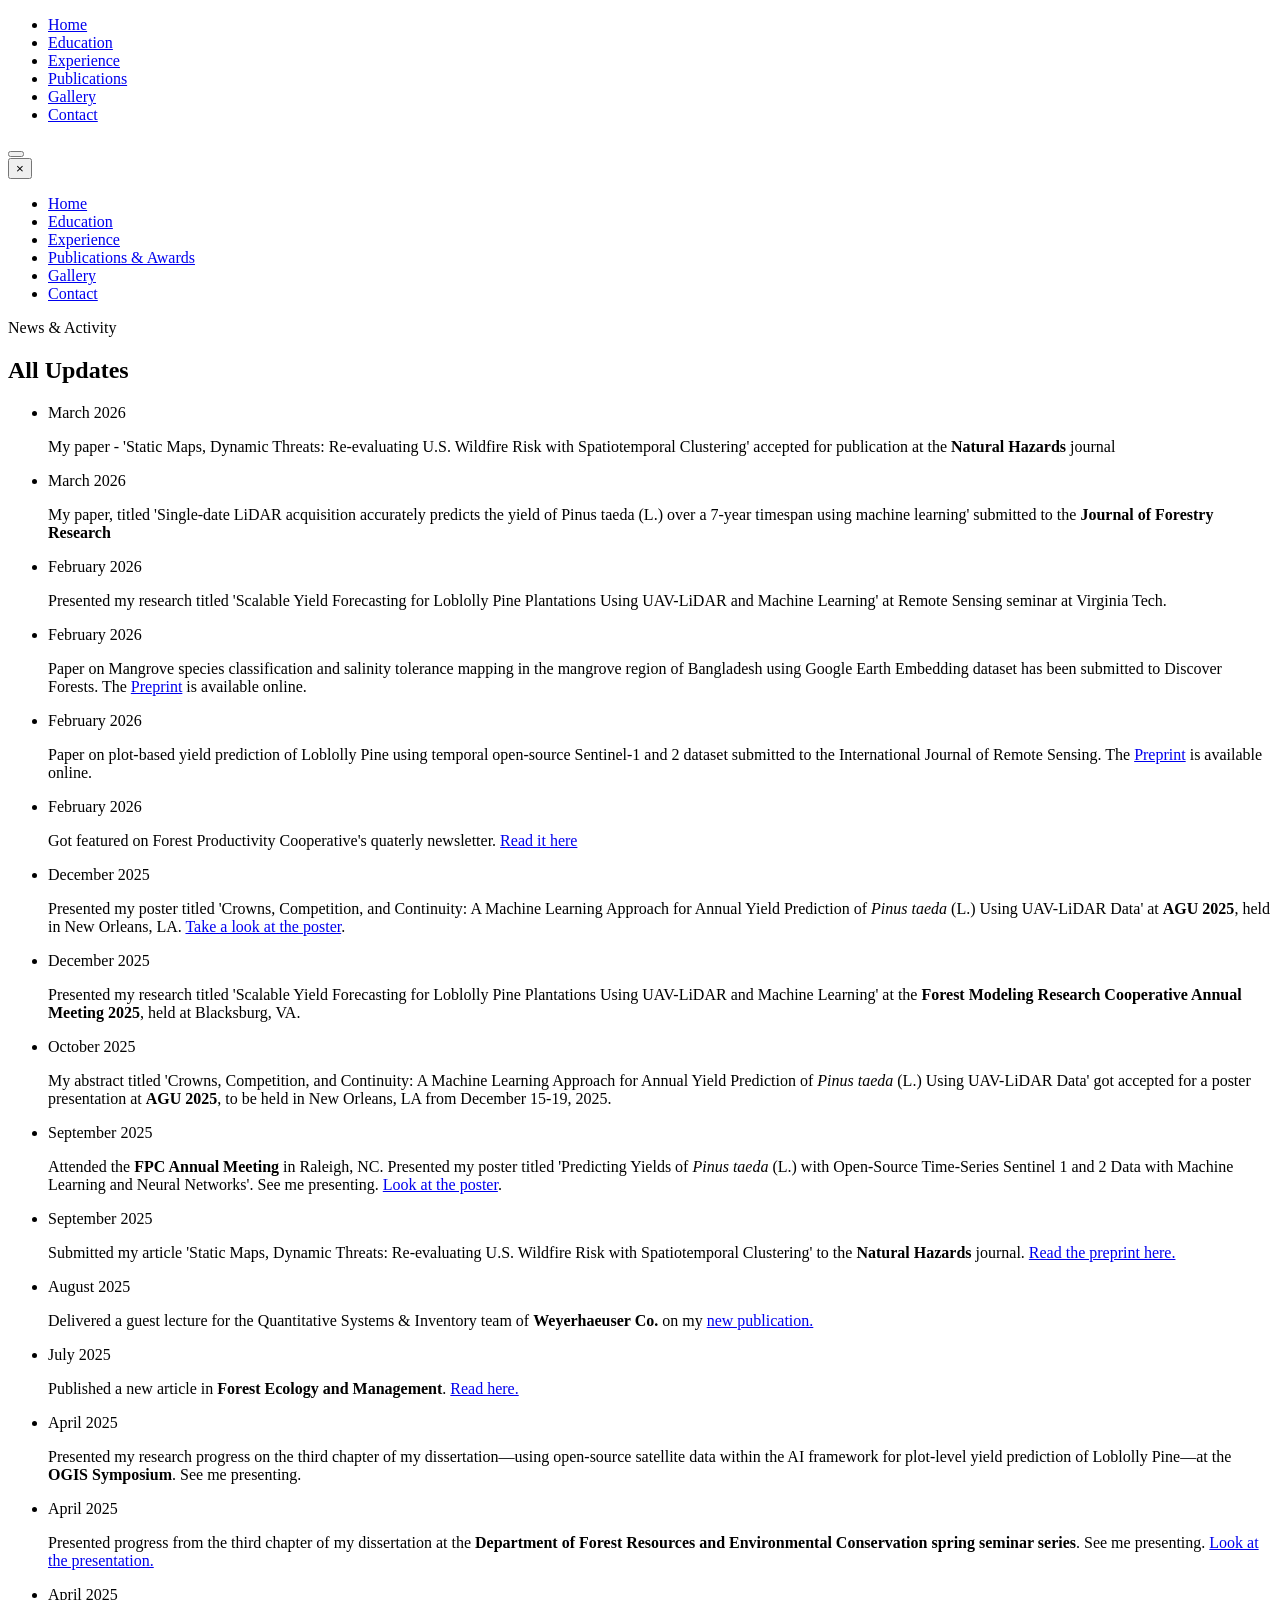
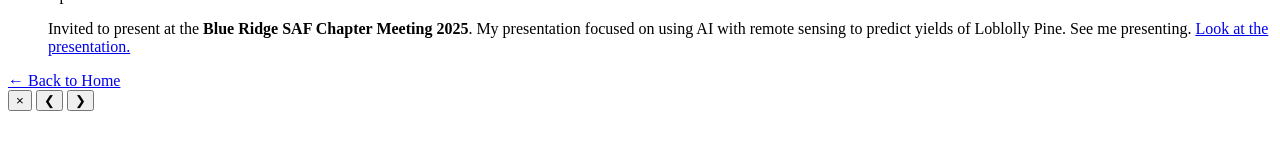
==== updates/index.html @ acbc4d69 "deploy: 26a1f53ec9eda5fd17cfc44586f268a6485f14dc" ====
<!DOCTYPE html>
<html lang="en">
<head>
  <meta charset="UTF-8" />
  <meta name="viewport" content="width=device-width, initial-scale=1.0" />
  <meta name="description" content="Portfolio of Gunjan Barua – Ph.D. Candidate at Virginia Tech specializing in precision forestry, LiDAR remote sensing, and AI-driven forest analytics." />
  <meta name="keywords" content="Gunjan Barua, geospatial data scientist, LiDAR, remote sensing, AI, forestry, Virginia Tech, CarboBon" />
  <meta name="author" content="Gunjan Barua" />
  <meta name="google-site-verification" content="hha5XpHKSP8P3DEXtehBId6YRDICw-IlB2HCp5pqZmw" />
  <title>All Updates – Gunjan Barua – Geospatial Data Scientist</title>

  <!-- Open Graph -->
  <meta property="og:title" content="Gunjan Barua – Geospatial Data Scientist" />
  <meta property="og:description" content="Portfolio of Gunjan Barua – Ph.D. Candidate at Virginia Tech specializing in precision forestry, LiDAR remote sensing, and AI-driven forest analytics." />
  <meta property="og:type" content="website" />

  <!-- Google Fonts -->
  <link rel="preconnect" href="https://fonts.googleapis.com" />
  <link rel="preconnect" href="https://fonts.gstatic.com" crossorigin />
  <link href="https://fonts.googleapis.com/css2?family=Inter:wght@300;400;500;600;700;800&family=Playfair+Display:ital,wght@0,700;1,600&display=swap" rel="stylesheet" />

  <link rel="stylesheet" href="/css/style.css" />
</head>
<body>

  <!-- ═══════════════════════════════════════════════
       RIGHT-SIDE VERTICAL NAVIGATION
  ═══════════════════════════════════════════════ -->
  <nav id="side-nav" aria-label="Section navigation">
    <ul>
      <li>
        <a href="#home" class="nav-dot active" data-section="home" aria-label="Home">
          <span class="dot"></span>
          <span class="label">Home</span>
        </a>
      </li>
      <li>
        <a href="#education" class="nav-dot" data-section="education" aria-label="Education">
          <span class="dot"></span>
          <span class="label">Education</span>
        </a>
      </li>
      <li>
        <a href="#experience" class="nav-dot" data-section="experience" aria-label="Experience">
          <span class="dot"></span>
          <span class="label">Experience</span>
        </a>
      </li>
      <li>
        <a href="#publications" class="nav-dot" data-section="publications" aria-label="Publications">
          <span class="dot"></span>
          <span class="label">Publications</span>
        </a>
      </li>
      <li>
        <a href="#gallery" class="nav-dot" data-section="gallery" aria-label="Gallery">
          <span class="dot"></span>
          <span class="label">Gallery</span>
        </a>
      </li>
      <li>
        <a href="#contact" class="nav-dot" data-section="contact" aria-label="Contact">
          <span class="dot"></span>
          <span class="label">Contact</span>
        </a>
      </li>
    </ul>
  </nav>

  <!-- ═══════════════════════════════════════════════
       HAMBURGER MENU (mobile)
  ═══════════════════════════════════════════════ -->
  <button id="hamburger" aria-label="Open navigation menu" aria-expanded="false">
    <span></span>
    <span></span>
    <span></span>
  </button>

  <!-- Mobile nav drawer -->
  <div id="mobile-nav" role="dialog" aria-modal="true" aria-label="Navigation menu">
    <button id="mobile-nav-close" aria-label="Close navigation">&times;</button>
    <ul>
      <li><a href="#home" class="mobile-nav-link">Home</a></li>
      <li><a href="#education" class="mobile-nav-link">Education</a></li>
      <li><a href="#experience" class="mobile-nav-link">Experience</a></li>
      <li><a href="#publications" class="mobile-nav-link">Publications &amp; Awards</a></li>
      <li><a href="#gallery" class="mobile-nav-link">Gallery</a></li>
      <li><a href="#contact" class="mobile-nav-link">Contact</a></li>
    </ul>
  </div>
  <div id="mobile-overlay"></div>

  <!-- ═══════════════════════════════════════════════
       SNAP SCROLL CONTAINER
  ═══════════════════════════════════════════════ -->
  <main id="snap-container">
    
<section class="snap-section overflow-section" id="all-updates" aria-label="All Updates">
  <div class="section-inner">
    <div class="section-header">
      <span class="section-tag">News & Activity</span>
      <h2 class="section-title">All Updates</h2>
    </div>

    <div class="updates-card updates-card--full">
      <ul class="updates-list updates-list--full">
        
        <li class="update-item">
          <time class="update-date" datetime="2026-03-23">
            
            March 2026
          </time>
          <div class="update-body">
            <span class="update-title"><p>My paper - 'Static Maps, Dynamic Threats: Re-evaluating U.S. Wildfire Risk with Spatiotemporal Clustering' accepted for publication at the <strong>Natural Hazards</strong> journal</p>
</span>
            
          </div>
        </li>
        
        <li class="update-item">
          <time class="update-date" datetime="2026-03-23">
            
            March 2026
          </time>
          <div class="update-body">
            <span class="update-title"><p>My paper, titled 'Single-date LiDAR acquisition accurately predicts the yield of Pinus taeda (L.) over a 7-year timespan using machine learning' submitted to the <strong>Journal of Forestry Research</strong></p>
</span>
            
          </div>
        </li>
        
        <li class="update-item">
          <time class="update-date" datetime="2026-02-23">
            
            February 2026
          </time>
          <div class="update-body">
            <span class="update-title"><p>Presented my research titled 'Scalable Yield Forecasting for Loblolly Pine Plantations Using UAV-LiDAR and Machine Learning' at Remote Sensing seminar at Virginia Tech.</p>
</span>
            
          </div>
        </li>
        
        <li class="update-item">
          <time class="update-date" datetime="2026-02-20">
            
            February 2026
          </time>
          <div class="update-body">
            <span class="update-title"><p>Paper on Mangrove species classification and salinity tolerance mapping in the mangrove region of Bangladesh using Google Earth Embedding dataset has been submitted to Discover Forests. The <a href="https://ssrn.com/abstract=6168728">Preprint</a> is available online.</p>
</span>
            
          </div>
        </li>
        
        <li class="update-item">
          <time class="update-date" datetime="2026-02-20">
            
            February 2026
          </time>
          <div class="update-body">
            <span class="update-title"><p>Paper on plot-based yield prediction of Loblolly Pine using temporal open-source Sentinel-1 and 2 dataset submitted to the International Journal of Remote Sensing. The <a href="https://ssrn.com/abstract=6228779">Preprint</a> is available online.</p>
</span>
            
          </div>
        </li>
        
        <li class="update-item">
          <time class="update-date" datetime="2026-02-20">
            
            February 2026
          </time>
          <div class="update-body">
            <span class="update-title"><p>Got featured on Forest Productivity Cooperative's quaterly newsletter. <a href="https://www.forestproductivity.org/graduate-student-highlights/gunjan-barua">Read it here</a></p>
</span>
            
          </div>
        </li>
        
        <li class="update-item">
          <time class="update-date" datetime="2025-12-16">
            
            December 2025
          </time>
          <div class="update-body">
            <span class="update-title"><p>Presented my poster titled 'Crowns, Competition, and Continuity: A Machine Learning Approach for Annual Yield Prediction of <em>Pinus taeda</em> (L.) Using UAV-LiDAR Data' at <strong>AGU 2025</strong>, held in New Orleans, LA. <a href="https://github.com/Gunjanbarua/posters_presentations/blob/0b7c3dac5b9abb35400cbddf6944abc5e62ed374/Barua_G%20-%202025_AGU.pdf">Take a look at the poster</a>.</p>
</span>
            
          </div>
        </li>
        
        <li class="update-item">
          <time class="update-date" datetime="2025-12-10">
            
            December 2025
          </time>
          <div class="update-body">
            <span class="update-title"><p>Presented my research titled 'Scalable Yield Forecasting for Loblolly Pine Plantations Using UAV-LiDAR and Machine Learning' at the <strong>Forest Modeling Research Cooperative Annual Meeting 2025</strong>, held at Blacksburg, VA.</p>
</span>
            
          </div>
        </li>
        
        <li class="update-item">
          <time class="update-date" datetime="2025-10-01">
            
            October 2025
          </time>
          <div class="update-body">
            <span class="update-title"><p>My abstract titled 'Crowns, Competition, and Continuity: A Machine Learning Approach for Annual Yield Prediction of <em>Pinus taeda</em> (L.) Using UAV-LiDAR Data' got accepted for a poster presentation at <strong>AGU 2025</strong>, to be held in New Orleans, LA from December 15-19, 2025.</p>
</span>
            
          </div>
        </li>
        
        <li class="update-item">
          <time class="update-date" datetime="2025-09-22">
            
            September 2025
          </time>
          <div class="update-body">
            <span class="update-title"><p>Attended the <strong>FPC Annual Meeting</strong> in Raleigh, NC. Presented my poster titled 'Predicting Yields of <em>Pinus taeda</em> (L.) with Open-Source Time-Series Sentinel 1 and 2 Data with Machine Learning and Neural Networks'. See me presenting. <a href="https://github.com/Gunjanbarua/posters_presentations/blob/0b7c3dac5b9abb35400cbddf6944abc5e62ed374/Barua_G%20-%202025_FPC_poster.pdf">Look at the poster</a>.</p>
</span>
            
          </div>
        </li>
        
        <li class="update-item">
          <time class="update-date" datetime="2025-09-17">
            
            September 2025
          </time>
          <div class="update-body">
            <span class="update-title"><p>Submitted my article 'Static Maps, Dynamic Threats: Re-evaluating U.S. Wildfire Risk with Spatiotemporal Clustering' to the <strong>Natural Hazards</strong> journal. <a href="https://dx.doi.org/10.2139/ssrn.5366489">Read the preprint here.</a></p>
</span>
            
          </div>
        </li>
        
        <li class="update-item">
          <time class="update-date" datetime="2025-08-05">
            
            August 2025
          </time>
          <div class="update-body">
            <span class="update-title"><p>Delivered a guest lecture for the Quantitative Systems &amp; Inventory team of <strong>Weyerhaeuser Co.</strong> on my <a href="https://doi.org/10.1016/j.foreco.2025.122977">new publication.</a></p>
</span>
            
          </div>
        </li>
        
        <li class="update-item">
          <time class="update-date" datetime="2025-07-10">
            
            July 2025
          </time>
          <div class="update-body">
            <span class="update-title"><p>Published a new article in <strong>Forest Ecology and Management</strong>. <a href="https://doi.org/10.1016/j.foreco.2025.122977">Read here.</a></p>
</span>
            
          </div>
        </li>
        
        <li class="update-item">
          <time class="update-date" datetime="2025-04-11">
            
            April 2025
          </time>
          <div class="update-body">
            <span class="update-title"><p>Presented my research progress on the third chapter of my dissertation—using open-source satellite data within the AI framework for plot-level yield prediction of Loblolly Pine—at the <strong>OGIS Symposium</strong>. See me presenting.</p>
</span>
            
          </div>
        </li>
        
        <li class="update-item">
          <time class="update-date" datetime="2025-04-11">
            
            April 2025
          </time>
          <div class="update-body">
            <span class="update-title"><p>Presented progress from the third chapter of my dissertation at the <strong>Department of Forest Resources and Environmental Conservation spring seminar series</strong>. See me presenting. <a href="https://github.com/Gunjanbarua/posters_presentations/blob/0b7c3dac5b9abb35400cbddf6944abc5e62ed374/barua_frec%20seminar_04112025.pdf">Look at the presentation.</a></p>
</span>
            
          </div>
        </li>
        
        <li class="update-item">
          <time class="update-date" datetime="2025-04-10">
            
            April 2025
          </time>
          <div class="update-body">
            <span class="update-title"><p>Invited to present at the <strong>Blue Ridge SAF Chapter Meeting 2025</strong>. My presentation focused on using AI with remote sensing to predict yields of Loblolly Pine. See me presenting. <a href="https://github.com/Gunjanbarua/posters_presentations/blob/0b7c3dac5b9abb35400cbddf6944abc5e62ed374/brsaf%20meeting_barua_04102025.pdf">Look at the presentation.</a></p>
</span>
            
          </div>
        </li>
        
      </ul>

      <div class="updates-back">
        <a href="/" class="btn btn-ghost">← Back to Home</a>
      </div>
    </div>
  </div>
</section>

  </main>

  <!-- Lightbox overlay -->
  <div id="lightbox" role="dialog" aria-modal="true" aria-label="Image viewer">
    <button id="lightbox-close" aria-label="Close image">&times;</button>
    <button id="lightbox-prev" aria-label="Previous image">&#10094;</button>
    <button id="lightbox-next" aria-label="Next image">&#10095;</button>
    <div id="lightbox-img-wrap">
      <img id="lightbox-img" src="" alt="" />
      <p id="lightbox-caption"></p>
    </div>
  </div>

  <script src="/js/main.js"></script>
</body>
</html>
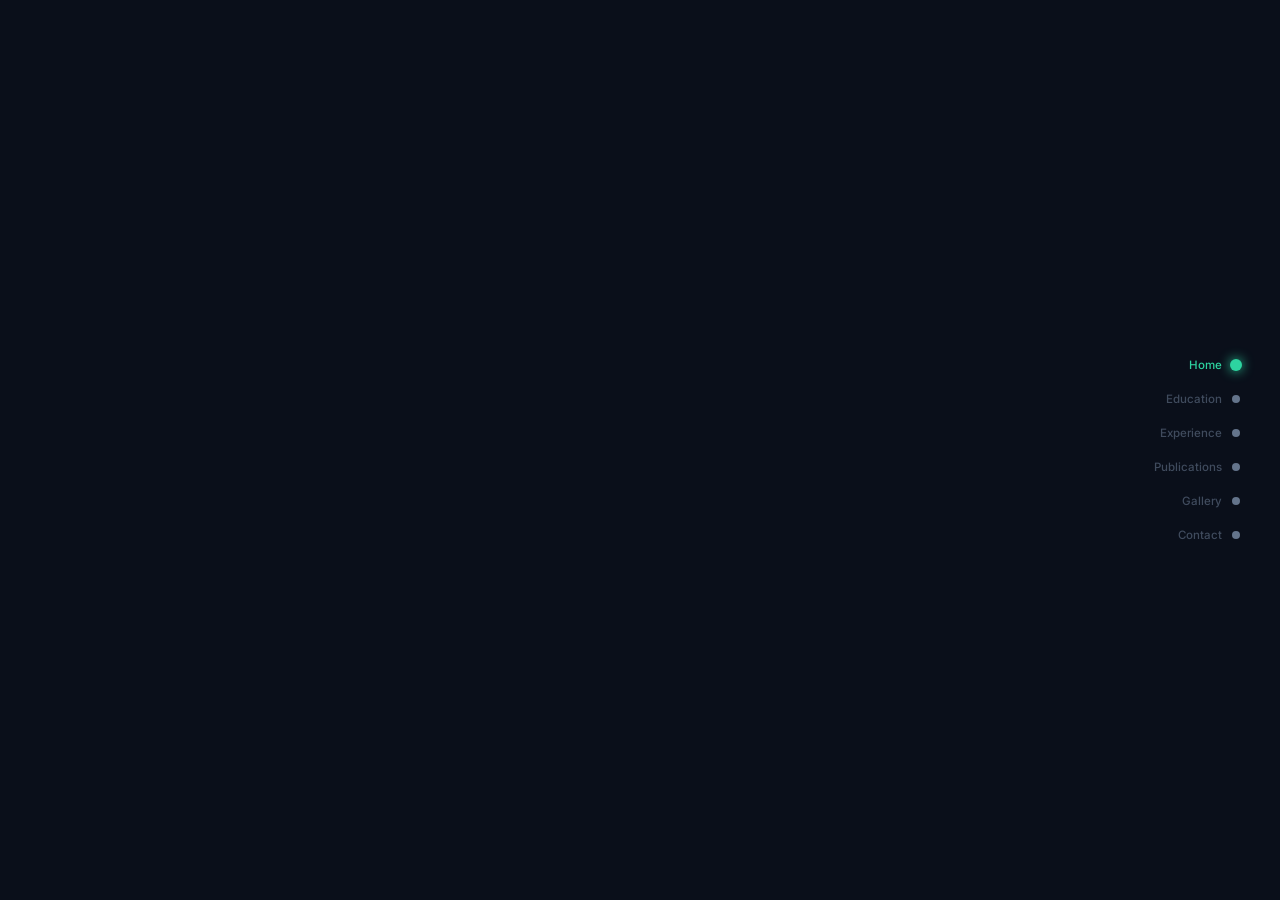
==== commit 46731d4f: "deploy: dab52fd11a4729b1662b7b0944c3d55a9b6ab2ca" ====
--- a/updates/index.html
+++ b/updates/index.html
@@ -108,7 +108,7 @@
         <li class="update-item">
           <time class="update-date" datetime="2026-03-23">
             
-            March 2026
+            March 23, 2026
           </time>
           <div class="update-body">
             <span class="update-title"><p>My paper - 'Static Maps, Dynamic Threats: Re-evaluating U.S. Wildfire Risk with Spatiotemporal Clustering' accepted for publication at the <strong>Natural Hazards</strong> journal</p>
@@ -120,7 +120,7 @@
         <li class="update-item">
           <time class="update-date" datetime="2026-03-23">
             
-            March 2026
+            March 23, 2026
           </time>
           <div class="update-body">
             <span class="update-title"><p>My paper, titled 'Single-date LiDAR acquisition accurately predicts the yield of Pinus taeda (L.) over a 7-year timespan using machine learning' submitted to the <strong>Journal of Forestry Research</strong></p>
@@ -132,7 +132,7 @@
         <li class="update-item">
           <time class="update-date" datetime="2026-02-23">
             
-            February 2026
+            February 23, 2026
           </time>
           <div class="update-body">
             <span class="update-title"><p>Presented my research titled 'Scalable Yield Forecasting for Loblolly Pine Plantations Using UAV-LiDAR and Machine Learning' at Remote Sensing seminar at Virginia Tech.</p>
@@ -144,7 +144,7 @@
         <li class="update-item">
           <time class="update-date" datetime="2026-02-20">
             
-            February 2026
+            February 20, 2026
           </time>
           <div class="update-body">
             <span class="update-title"><p>Paper on Mangrove species classification and salinity tolerance mapping in the mangrove region of Bangladesh using Google Earth Embedding dataset has been submitted to Discover Forests. The <a href="https://ssrn.com/abstract=6168728">Preprint</a> is available online.</p>
@@ -156,7 +156,7 @@
         <li class="update-item">
           <time class="update-date" datetime="2026-02-20">
             
-            February 2026
+            February 20, 2026
           </time>
           <div class="update-body">
             <span class="update-title"><p>Paper on plot-based yield prediction of Loblolly Pine using temporal open-source Sentinel-1 and 2 dataset submitted to the International Journal of Remote Sensing. The <a href="https://ssrn.com/abstract=6228779">Preprint</a> is available online.</p>
@@ -168,7 +168,7 @@
         <li class="update-item">
           <time class="update-date" datetime="2026-02-20">
             
-            February 2026
+            February 20, 2026
           </time>
           <div class="update-body">
             <span class="update-title"><p>Got featured on Forest Productivity Cooperative's quaterly newsletter. <a href="https://www.forestproductivity.org/graduate-student-highlights/gunjan-barua">Read it here</a></p>
@@ -180,7 +180,7 @@
         <li class="update-item">
           <time class="update-date" datetime="2025-12-16">
             
-            December 2025
+            December 16, 2025
           </time>
           <div class="update-body">
             <span class="update-title"><p>Presented my poster titled 'Crowns, Competition, and Continuity: A Machine Learning Approach for Annual Yield Prediction of <em>Pinus taeda</em> (L.) Using UAV-LiDAR Data' at <strong>AGU 2025</strong>, held in New Orleans, LA. <a href="https://github.com/Gunjanbarua/posters_presentations/blob/0b7c3dac5b9abb35400cbddf6944abc5e62ed374/Barua_G%20-%202025_AGU.pdf">Take a look at the poster</a>.</p>
@@ -192,7 +192,7 @@
         <li class="update-item">
           <time class="update-date" datetime="2025-12-10">
             
-            December 2025
+            December 10, 2025
           </time>
           <div class="update-body">
             <span class="update-title"><p>Presented my research titled 'Scalable Yield Forecasting for Loblolly Pine Plantations Using UAV-LiDAR and Machine Learning' at the <strong>Forest Modeling Research Cooperative Annual Meeting 2025</strong>, held at Blacksburg, VA.</p>
@@ -204,7 +204,7 @@
         <li class="update-item">
           <time class="update-date" datetime="2025-10-01">
             
-            October 2025
+            October 1, 2025
           </time>
           <div class="update-body">
             <span class="update-title"><p>My abstract titled 'Crowns, Competition, and Continuity: A Machine Learning Approach for Annual Yield Prediction of <em>Pinus taeda</em> (L.) Using UAV-LiDAR Data' got accepted for a poster presentation at <strong>AGU 2025</strong>, to be held in New Orleans, LA from December 15-19, 2025.</p>
@@ -216,7 +216,7 @@
         <li class="update-item">
           <time class="update-date" datetime="2025-09-22">
             
-            September 2025
+            September 22, 2025
           </time>
           <div class="update-body">
             <span class="update-title"><p>Attended the <strong>FPC Annual Meeting</strong> in Raleigh, NC. Presented my poster titled 'Predicting Yields of <em>Pinus taeda</em> (L.) with Open-Source Time-Series Sentinel 1 and 2 Data with Machine Learning and Neural Networks'. See me presenting. <a href="https://github.com/Gunjanbarua/posters_presentations/blob/0b7c3dac5b9abb35400cbddf6944abc5e62ed374/Barua_G%20-%202025_FPC_poster.pdf">Look at the poster</a>.</p>
@@ -228,7 +228,7 @@
         <li class="update-item">
           <time class="update-date" datetime="2025-09-17">
             
-            September 2025
+            September 17, 2025
           </time>
           <div class="update-body">
             <span class="update-title"><p>Submitted my article 'Static Maps, Dynamic Threats: Re-evaluating U.S. Wildfire Risk with Spatiotemporal Clustering' to the <strong>Natural Hazards</strong> journal. <a href="https://dx.doi.org/10.2139/ssrn.5366489">Read the preprint here.</a></p>
@@ -240,7 +240,7 @@
         <li class="update-item">
           <time class="update-date" datetime="2025-08-05">
             
-            August 2025
+            August 5, 2025
           </time>
           <div class="update-body">
             <span class="update-title"><p>Delivered a guest lecture for the Quantitative Systems &amp; Inventory team of <strong>Weyerhaeuser Co.</strong> on my <a href="https://doi.org/10.1016/j.foreco.2025.122977">new publication.</a></p>
@@ -252,7 +252,7 @@
         <li class="update-item">
           <time class="update-date" datetime="2025-07-10">
             
-            July 2025
+            July 10, 2025
           </time>
           <div class="update-body">
             <span class="update-title"><p>Published a new article in <strong>Forest Ecology and Management</strong>. <a href="https://doi.org/10.1016/j.foreco.2025.122977">Read here.</a></p>
@@ -264,7 +264,7 @@
         <li class="update-item">
           <time class="update-date" datetime="2025-04-11">
             
-            April 2025
+            April 11, 2025
           </time>
           <div class="update-body">
             <span class="update-title"><p>Presented my research progress on the third chapter of my dissertation—using open-source satellite data within the AI framework for plot-level yield prediction of Loblolly Pine—at the <strong>OGIS Symposium</strong>. See me presenting.</p>
@@ -276,7 +276,7 @@
         <li class="update-item">
           <time class="update-date" datetime="2025-04-11">
             
-            April 2025
+            April 11, 2025
           </time>
           <div class="update-body">
             <span class="update-title"><p>Presented progress from the third chapter of my dissertation at the <strong>Department of Forest Resources and Environmental Conservation spring seminar series</strong>. See me presenting. <a href="https://github.com/Gunjanbarua/posters_presentations/blob/0b7c3dac5b9abb35400cbddf6944abc5e62ed374/barua_frec%20seminar_04112025.pdf">Look at the presentation.</a></p>
@@ -288,7 +288,7 @@
         <li class="update-item">
           <time class="update-date" datetime="2025-04-10">
             
-            April 2025
+            April 10, 2025
           </time>
           <div class="update-body">
             <span class="update-title"><p>Invited to present at the <strong>Blue Ridge SAF Chapter Meeting 2025</strong>. My presentation focused on using AI with remote sensing to predict yields of Loblolly Pine. See me presenting. <a href="https://github.com/Gunjanbarua/posters_presentations/blob/0b7c3dac5b9abb35400cbddf6944abc5e62ed374/brsaf%20meeting_barua_04102025.pdf">Look at the presentation.</a></p>
--- a/css/style.css
+++ b/css/style.css
@@ -0,0 +1,1551 @@
+/* ═══════════════════════════════════════════════════════════
+   DESIGN TOKENS
+═══════════════════════════════════════════════════════════ */
+:root {
+  --bg: #0a0f1a;
+  --bg-card: #111827;
+  --bg-card2: #1a2233;
+  --border: rgba(255, 255, 255, 0.07);
+  --accent: #2dd4a0;
+  --accent-2: #38bdf8;
+  --accent-glow: rgba(45, 212, 160, 0.15);
+  --text: #e2e8f0;
+  --text-muted: #94a3b8;
+  --text-dim: #64748b;
+  --white: #ffffff;
+  --nav-width: 160px;
+  --section-pad: clamp(3rem, 6vw, 6rem);
+  --radius: 12px;
+  --radius-sm: 8px;
+  --shadow: 0 8px 32px rgba(0, 0, 0, 0.4);
+  --transition: 0.65s cubic-bezier(0.4, 0, 0.2, 1);
+}
+
+/* ═══════════════════════════════════════════════════════════
+   RESET & BASE
+═══════════════════════════════════════════════════════════ */
+*,
+*::before,
+*::after {
+  box-sizing: border-box;
+  margin: 0;
+  padding: 0;
+}
+
+html {
+  font-size: 16px;
+  scroll-behavior: smooth;
+}
+
+body {
+  font-family: 'Inter', system-ui, sans-serif;
+  background-color: var(--bg);
+  color: var(--text);
+  overflow: hidden;
+  height: 100dvh;
+  width: 100%;
+}
+
+a {
+  color: var(--accent);
+  text-decoration: none;
+}
+
+a:hover {
+  text-decoration: underline;
+}
+
+img {
+  max-width: 100%;
+  height: auto;
+  display: block;
+}
+
+ul {
+  list-style: none;
+}
+
+/* ═══════════════════════════════════════════════════════════
+   SNAP SCROLL CONTAINER
+═══════════════════════════════════════════════════════════ */
+#snap-container {
+  height: 100dvh;
+  overflow-y: scroll;
+  scroll-snap-type: y mandatory;
+  scroll-behavior: smooth;
+  /* hide scrollbar but keep scroll */
+  scrollbar-width: none;
+  -ms-overflow-style: none;
+}
+
+#snap-container::-webkit-scrollbar {
+  display: none;
+}
+
+/* Each section snaps to start */
+.snap-section {
+  scroll-snap-align: start;
+  height: 100dvh;
+  min-height: 100dvh;
+  position: relative;
+  display: flex;
+  align-items: center;
+  justify-content: center;
+  overflow: hidden;
+  /* Fade animation */
+  opacity: 0;
+  transform: translateY(24px);
+  transition: opacity var(--transition), transform var(--transition);
+}
+
+.snap-section.visible {
+  opacity: 1;
+  transform: translateY(0);
+}
+
+/* Tall sections: allow inner scroll but still snap */
+.snap-section.overflow-section {
+  height: 100dvh;
+  overflow: hidden;
+  align-items: flex-start;
+  padding-top: 0;
+}
+
+.snap-section.overflow-section .section-inner {
+  max-height: 100dvh;
+  overflow-y: auto;
+  scrollbar-width: thin;
+  scrollbar-color: var(--accent) transparent;
+  padding-top: 3rem;
+  padding-bottom: 3rem;
+}
+
+.snap-section.overflow-section .section-inner::-webkit-scrollbar {
+  width: 4px;
+}
+
+.snap-section.overflow-section .section-inner::-webkit-scrollbar-thumb {
+  background: var(--accent);
+  border-radius: 4px;
+}
+
+/* ═══════════════════════════════════════════════════════════
+   SECTION INNER LAYOUT
+═══════════════════════════════════════════════════════════ */
+.section-inner {
+  width: 100%;
+  max-width: 1100px;
+  margin: 0 auto;
+  padding: var(--section-pad) clamp(1.5rem, 5vw, 4rem);
+  padding-right: calc(clamp(1.5rem, 5vw, 4rem) + var(--nav-width));
+}
+
+.section-header {
+  margin-bottom: 3rem;
+}
+
+.section-header.center {
+  text-align: center;
+}
+
+.section-tag {
+  display: inline-block;
+  font-size: 0.72rem;
+  font-weight: 600;
+  letter-spacing: 0.12em;
+  text-transform: uppercase;
+  color: var(--accent);
+  background: var(--accent-glow);
+  border: 1px solid rgba(45, 212, 160, 0.3);
+  padding: 0.25rem 0.75rem;
+  border-radius: 100px;
+  margin-bottom: 0.9rem;
+}
+
+.section-title {
+  font-family: 'Playfair Display', serif;
+  font-size: clamp(1.8rem, 4vw, 2.8rem);
+  font-weight: 700;
+  color: var(--white);
+  line-height: 1.2;
+}
+
+.section-subtitle {
+  margin-top: 0.75rem;
+  color: var(--text-muted);
+  font-size: 1.05rem;
+  max-width: 540px;
+  margin-left: auto;
+  margin-right: auto;
+}
+
+/* ═══════════════════════════════════════════════════════════
+   BUTTONS
+═══════════════════════════════════════════════════════════ */
+.btn {
+  display: inline-flex;
+  align-items: center;
+  gap: 0.5rem;
+  padding: 0.75rem 1.75rem;
+  border-radius: 100px;
+  font-size: 0.9rem;
+  font-weight: 600;
+  cursor: pointer;
+  border: none;
+  transition: all 0.25s ease;
+  text-decoration: none;
+}
+
+.btn-primary {
+  background: var(--accent);
+  color: #0a0f1a;
+}
+
+.btn-primary:hover {
+  background: #26c090;
+  transform: translateY(-2px);
+  box-shadow: 0 8px 24px rgba(45, 212, 160, 0.4);
+  text-decoration: none;
+}
+
+.btn-ghost {
+  background: transparent;
+  color: var(--text);
+  border: 1px solid var(--border);
+}
+
+.btn-ghost:hover {
+  border-color: var(--accent);
+  color: var(--accent);
+  text-decoration: none;
+}
+
+.btn-full {
+  width: 100%;
+  justify-content: center;
+}
+
+/* ═══════════════════════════════════════════════════════════
+   RIGHT-SIDE VERTICAL NAV
+═══════════════════════════════════════════════════════════ */
+#side-nav {
+  position: fixed;
+  right: 2rem;
+  top: 50%;
+  transform: translateY(-50%);
+  z-index: 900;
+  display: flex;
+  flex-direction: column;
+  gap: 0;
+}
+
+#side-nav ul {
+  display: flex;
+  flex-direction: column;
+  gap: 0.25rem;
+}
+
+#side-nav a.nav-dot {
+  display: flex;
+  align-items: center;
+  gap: 0.6rem;
+  padding: 0.5rem;
+  text-decoration: none;
+  cursor: pointer;
+  justify-content: flex-end;
+}
+
+#side-nav .dot {
+  width: 8px;
+  height: 8px;
+  border-radius: 50%;
+  background: var(--text-dim);
+  transition: all 0.3s ease;
+  flex-shrink: 0;
+  order: 2;
+}
+
+#side-nav .label {
+  font-size: 0.72rem;
+  font-weight: 500;
+  color: var(--text-dim);
+  opacity: 0.6;
+  transition: all 0.3s ease;
+  order: 1;
+  white-space: nowrap;
+}
+
+#side-nav a.nav-dot:hover .dot,
+#side-nav a.nav-dot.active .dot {
+  background: var(--accent);
+  transform: scale(1.5);
+  box-shadow: 0 0 8px var(--accent);
+}
+
+#side-nav a.nav-dot:hover .label,
+#side-nav a.nav-dot.active .label {
+  opacity: 1;
+  color: var(--accent);
+}
+
+/* ═══════════════════════════════════════════════════════════
+   HAMBURGER (Mobile)
+═══════════════════════════════════════════════════════════ */
+#hamburger {
+  display: none;
+  position: fixed;
+  top: 1.25rem;
+  right: 1.25rem;
+  z-index: 1100;
+  background: var(--bg-card);
+  border: 1px solid var(--border);
+  border-radius: var(--radius-sm);
+  width: 44px;
+  height: 44px;
+  flex-direction: column;
+  align-items: center;
+  justify-content: center;
+  gap: 5px;
+  cursor: pointer;
+  padding: 0;
+}
+
+#hamburger span {
+  display: block;
+  width: 22px;
+  height: 2px;
+  background: var(--text);
+  border-radius: 2px;
+  transition: all 0.3s ease;
+}
+
+#hamburger.open span:nth-child(1) {
+  transform: translateY(7px) rotate(45deg);
+}
+
+#hamburger.open span:nth-child(2) {
+  opacity: 0;
+}
+
+#hamburger.open span:nth-child(3) {
+  transform: translateY(-7px) rotate(-45deg);
+}
+
+/* Mobile nav drawer */
+#mobile-nav {
+  position: fixed;
+  top: 0;
+  right: -280px;
+  width: 270px;
+  height: 100%;
+  background: var(--bg-card);
+  border-left: 1px solid var(--border);
+  z-index: 1050;
+  transition: right 0.35s cubic-bezier(0.4, 0, 0.2, 1);
+  padding: 4.5rem 2rem 2rem;
+  display: flex;
+  flex-direction: column;
+}
+
+#mobile-nav.open {
+  right: 0;
+}
+
+#mobile-nav ul {
+  display: flex;
+  flex-direction: column;
+  gap: 0.25rem;
+}
+
+#mobile-nav a.mobile-nav-link {
+  display: block;
+  padding: 0.8rem 1rem;
+  color: var(--text);
+  font-size: 1rem;
+  font-weight: 500;
+  border-radius: var(--radius-sm);
+  transition: all 0.2s;
+  text-decoration: none;
+}
+
+#mobile-nav a.mobile-nav-link:hover {
+  background: var(--accent-glow);
+  color: var(--accent);
+}
+
+#mobile-nav-close {
+  position: absolute;
+  top: 1rem;
+  right: 1rem;
+  background: none;
+  border: none;
+  color: var(--text-muted);
+  font-size: 1.5rem;
+  cursor: pointer;
+  width: 36px;
+  height: 36px;
+  display: flex;
+  align-items: center;
+  justify-content: center;
+}
+
+#mobile-overlay {
+  display: none;
+  position: fixed;
+  inset: 0;
+  background: rgba(0, 0, 0, 0.5);
+  z-index: 1040;
+  backdrop-filter: blur(2px);
+}
+
+#mobile-overlay.active {
+  display: block;
+}
+
+/* ═══════════════════════════════════════════════════════════
+   HERO SECTION
+═══════════════════════════════════════════════════════════ */
+#home {
+  background: var(--bg);
+}
+
+.hero-bg {
+  position: absolute;
+  inset: 0;
+  background:
+    radial-gradient(ellipse 60% 50% at 20% 50%, rgba(45, 212, 160, 0.08) 0%, transparent 70%),
+    radial-gradient(ellipse 40% 40% at 80% 30%, rgba(56, 189, 248, 0.06) 0%, transparent 70%);
+  pointer-events: none;
+}
+
+.hero-inner {
+  display: grid;
+  grid-template-columns: 1fr 1fr;
+  gap: 3rem;
+  align-items: flex-start;
+  position: relative;
+  z-index: 1;
+}
+
+.hero-eyebrow {
+  display: flex;
+  align-items: center;
+  gap: 0.5rem;
+  font-size: 0.8rem;
+  font-weight: 500;
+  color: var(--accent);
+  text-transform: uppercase;
+  letter-spacing: 0.1em;
+  margin-bottom: 1rem;
+}
+
+.eyebrow-dot {
+  width: 8px;
+  height: 8px;
+  background: var(--accent);
+  border-radius: 50%;
+  animation: pulse 2s infinite;
+}
+
+@keyframes pulse {
+
+  0%,
+  100% {
+    box-shadow: 0 0 0 0 rgba(45, 212, 160, 0.6);
+  }
+
+  50% {
+    box-shadow: 0 0 0 6px rgba(45, 212, 160, 0);
+  }
+}
+
+.hero-name {
+  font-family: 'Playfair Display', serif;
+  font-size: clamp(2.5rem, 5vw, 4rem);
+  font-weight: 700;
+  color: var(--white);
+  line-height: 1.1;
+  margin-bottom: 0.5rem;
+}
+
+.hero-headline {
+  font-size: clamp(0.85rem, 1.5vw, 1rem);
+  color: var(--accent);
+  font-weight: 500;
+  margin-bottom: 1.5rem;
+  letter-spacing: 0.02em;
+}
+
+.hero-bio {
+  font-size: 0.95rem;
+  line-height: 1.8;
+  color: var(--text-muted);
+  margin-bottom: 2rem;
+  max-width: 520px;
+}
+
+.hero-cta {
+  display: flex;
+  gap: 1rem;
+  flex-wrap: wrap;
+  margin-bottom: 2rem;
+}
+
+.hero-socials {
+  display: flex;
+  gap: 1rem;
+  flex-wrap: wrap;
+  margin-bottom: 2.5rem;
+}
+
+/* ── Dissertation Dashboard Card ── */
+.dissertation-card {
+  display: inline-flex;
+  align-items: center;
+  gap: 0.5rem;
+  text-decoration: none;
+  font-size: 0.85rem;
+  font-weight: 600;
+  color: var(--accent);
+  border: 1px solid rgba(45, 212, 160, 0.25);
+  border-radius: 8px;
+  padding: 0.55rem 0.9rem;
+  background: rgba(255, 255, 255, 0.03);
+  transition: border-color 0.2s ease, background 0.2s ease, color 0.2s ease;
+  letter-spacing: 0.01em;
+}
+
+.dissertation-card:hover {
+  border-color: rgba(45, 212, 160, 0.6);
+  background: rgba(45, 212, 160, 0.07);
+}
+
+.dissertation-card-arrow {
+  flex-shrink: 0;
+  opacity: 0.7;
+  transition: transform 0.2s ease;
+}
+
+.dissertation-card:hover .dissertation-card-arrow {
+  transform: translateX(3px);
+}
+
+.social-link {
+  display: flex;
+  align-items: center;
+  gap: 0.4rem;
+  font-size: 0.85rem;
+  font-weight: 500;
+  color: var(--text-muted);
+  transition: color 0.2s;
+  text-decoration: none;
+}
+
+.social-link:hover {
+  color: var(--accent);
+  text-decoration: none;
+}
+
+/* Updates card */
+.updates-card {
+  background: var(--bg-card);
+  border: 1px solid var(--border);
+  border-radius: var(--radius);
+  padding: 1.5rem;
+  margin-bottom: 1.5rem;
+  backdrop-filter: blur(12px);
+}
+
+.updates-heading {
+  display: flex;
+  align-items: center;
+  gap: 0.5rem;
+  font-size: 0.85rem;
+  font-weight: 600;
+  text-transform: uppercase;
+  letter-spacing: 0.1em;
+  color: var(--text-muted);
+  margin-bottom: 1rem;
+}
+
+.pulse-dot {
+  width: 8px;
+  height: 8px;
+  background: #ef4444;
+  border-radius: 50%;
+  flex-shrink: 0;
+  animation: pulse 2s infinite;
+}
+
+.updates-list {
+  display: flex;
+  flex-direction: column;
+  gap: 0.75rem;
+}
+
+.update-item {
+  display: flex;
+  gap: 0.75rem;
+  align-items: flex-start;
+}
+
+.update-date {
+  font-size: 0.72rem;
+  font-weight: 600;
+  color: var(--accent);
+  white-space: nowrap;
+  margin-top: 0.1rem;
+  min-width: 100px;
+  flex-shrink: 0;
+}
+
+.update-title {
+  font-size: 0.85rem;
+  color: var(--text);
+  line-height: 1.5;
+}
+
+/* Hero stats */
+.hero-stats {
+  display: flex;
+  gap: 1rem;
+}
+
+.stat {
+  background: var(--bg-card);
+  border: 1px solid var(--border);
+  border-radius: var(--radius);
+  padding: 1rem 1.25rem;
+  text-align: center;
+  flex: 1;
+}
+
+.stat-num {
+  display: block;
+  font-size: 1.8rem;
+  font-weight: 800;
+  color: var(--accent);
+  line-height: 1;
+  margin-bottom: 0.25rem;
+}
+
+.stat-label {
+  font-size: 0.7rem;
+  color: var(--text-dim);
+  text-transform: uppercase;
+  letter-spacing: 0.08em;
+}
+
+/* ═══════════════════════════════════════════════════════════
+   EDUCATION & SKILLS
+═══════════════════════════════════════════════════════════ */
+#education {
+  background: var(--bg);
+}
+
+.edu-skills-grid {
+  display: grid;
+  grid-template-columns: 1fr 1fr;
+  gap: 3rem;
+}
+
+.col-heading {
+  font-size: 0.95rem;
+  font-weight: 700;
+  text-transform: uppercase;
+  letter-spacing: 0.1em;
+  color: var(--accent);
+  margin-bottom: 1.5rem;
+  padding-bottom: 0.5rem;
+  border-bottom: 1px solid var(--border);
+}
+
+/* Education Timeline */
+.edu-timeline {
+  display: flex;
+  flex-direction: column;
+  gap: 1.5rem;
+}
+
+.edu-item {
+  display: flex;
+  gap: 1rem;
+  padding: 1.25rem;
+  background: var(--bg-card);
+  border: 1px solid var(--border);
+  border-radius: var(--radius);
+  transition: border-color 0.25s;
+}
+
+.edu-item:hover {
+  border-color: rgba(45, 212, 160, 0.4);
+}
+
+.edu-icon {
+  font-size: 1.4rem;
+  flex-shrink: 0;
+  margin-top: 0.1rem;
+}
+
+.edu-degree {
+  font-size: 0.95rem;
+  font-weight: 600;
+  color: var(--white);
+  margin-bottom: 0.25rem;
+}
+
+.edu-inst {
+  font-size: 0.85rem;
+  color: var(--text-muted);
+  margin-bottom: 0.2rem;
+}
+
+.edu-loc {
+  color: var(--text-dim);
+}
+
+.edu-period {
+  font-size: 0.78rem;
+  font-weight: 600;
+  color: var(--accent);
+  margin-bottom: 0.4rem;
+}
+
+.edu-diss {
+  font-size: 0.82rem;
+  color: var(--text-muted);
+  line-height: 1.5;
+}
+
+/* Skills */
+.skills-groups {
+  display: flex;
+  flex-direction: column;
+  gap: 1.5rem;
+}
+
+.skill-group {
+  background: var(--bg-card);
+  border: 1px solid var(--border);
+  border-radius: var(--radius);
+  padding: 1.25rem;
+}
+
+.skill-group-title {
+  display: flex;
+  align-items: center;
+  gap: 0.5rem;
+  font-size: 0.85rem;
+  font-weight: 600;
+  color: var(--text);
+  margin-bottom: 0.9rem;
+}
+
+.skill-icon {
+  font-size: 1rem;
+}
+
+.skill-tags {
+  display: flex;
+  flex-wrap: wrap;
+  gap: 0.4rem;
+}
+
+.skill-tag {
+  font-size: 0.75rem;
+  font-weight: 500;
+  color: var(--text-muted);
+  background: var(--bg-card2);
+  border: 1px solid var(--border);
+  border-radius: 100px;
+  padding: 0.2rem 0.7rem;
+  transition: all 0.2s;
+}
+
+.skill-tag:hover {
+  border-color: var(--accent);
+  color: var(--accent);
+  background: var(--accent-glow);
+}
+
+/* ═══════════════════════════════════════════════════════════
+   EXPERIENCE
+═══════════════════════════════════════════════════════════ */
+#experience {
+  background: var(--bg);
+}
+
+.experience-list {
+  display: flex;
+  flex-direction: column;
+  gap: 1.5rem;
+}
+
+.exp-card {
+  display: grid;
+  grid-template-columns: 140px 1fr;
+  gap: 1.5rem;
+  background: var(--bg-card);
+  border: 1px solid var(--border);
+  border-radius: var(--radius);
+  padding: 1.5rem;
+  transition: transform 0.2s ease, border-color 0.2s;
+  position: relative;
+  overflow: hidden;
+}
+
+.exp-card::before {
+  content: '';
+  position: absolute;
+  left: 0;
+  top: 0;
+  bottom: 0;
+  width: 3px;
+  background: linear-gradient(to bottom, var(--accent), var(--accent-2));
+  border-radius: 3px 0 0 3px;
+}
+
+.exp-card:hover {
+  transform: translateY(-2px);
+  border-color: rgba(45, 212, 160, 0.3);
+}
+
+.exp-meta {
+  padding-left: 0.5rem;
+}
+
+.exp-period {
+  font-size: 0.75rem;
+  font-weight: 600;
+  color: var(--accent);
+  line-height: 1.5;
+}
+
+.exp-title {
+  font-size: 1.05rem;
+  font-weight: 700;
+  color: var(--white);
+  margin-bottom: 0.2rem;
+}
+
+.exp-org {
+  font-size: 0.85rem;
+  font-weight: 500;
+  color: var(--accent-2);
+  margin-bottom: 0.75rem;
+}
+
+.exp-desc {
+  font-size: 0.875rem;
+  color: var(--text-muted);
+  line-height: 1.7;
+}
+
+.exp-desc p {
+  margin-bottom: 0.5rem;
+}
+
+/* ═══════════════════════════════════════════════════════════
+   PUBLICATIONS, PRESENTATIONS & AWARDS
+═══════════════════════════════════════════════════════════ */
+#publications {
+  background: var(--bg);
+}
+
+/* Stacked vertical layout for publications / presentations / awards */
+.scholarship-stack {
+  display: flex;
+  flex-direction: column;
+  gap: 3rem;
+}
+
+.scholarship-block {
+  width: 100%;
+}
+
+/* 3-column grid for all scholarship subsections */
+.pub-list--full,
+.pres-list--full,
+.awards-list--full {
+  display: grid;
+  grid-template-columns: repeat(3, 1fr);
+  gap: 1rem;
+}
+
+@media (max-width: 900px) {
+
+  .pub-list--full,
+  .pres-list--full,
+  .awards-list--full {
+    grid-template-columns: repeat(2, 1fr);
+  }
+}
+
+@media (max-width: 580px) {
+
+  .pub-list--full,
+  .pres-list--full,
+  .awards-list--full {
+    grid-template-columns: 1fr;
+  }
+}
+
+
+.pub-list {
+  display: flex;
+  flex-direction: column;
+  gap: 1rem;
+}
+
+.pub-card {
+  background: var(--bg-card);
+  border: 1px solid var(--border);
+  border-radius: var(--radius);
+  padding: 1.25rem;
+  transition: border-color 0.2s;
+  min-height: 160px;
+  display: flex;
+  flex-direction: column;
+}
+
+.pub-card:hover {
+  border-color: rgba(45, 212, 160, 0.4);
+}
+
+.pub-status {
+  display: inline-block;
+  font-size: 0.65rem;
+  font-weight: 700;
+  text-transform: uppercase;
+  letter-spacing: 0.1em;
+  padding: 0.15rem 0.6rem;
+  border-radius: 100px;
+  margin-bottom: 0.5rem;
+}
+
+.pub-status--published {
+  background: rgba(45, 212, 160, 0.15);
+  color: var(--accent);
+  border: 1px solid rgba(45, 212, 160, 0.3);
+}
+
+.pub-status--in-prep {
+  background: rgba(251, 191, 36, 0.1);
+  color: #fbbf24;
+  border: 1px solid rgba(251, 191, 36, 0.3);
+}
+
+.pub-status--in-review,
+.pub-status--under-review {
+  background: rgba(56, 189, 248, 0.1);
+  color: var(--accent-2);
+  border: 1px solid rgba(56, 189, 248, 0.3);
+}
+
+.pub-status--in-press {
+  background: rgba(251, 146, 60, 0.12);
+  color: #fb923c;
+  border: 1px solid rgba(251, 146, 60, 0.3);
+}
+
+.pub-title {
+  font-size: 0.9rem;
+  font-weight: 600;
+  color: var(--white);
+  line-height: 1.5;
+  margin-bottom: 0.35rem;
+}
+
+.pub-title a {
+  color: var(--white);
+}
+
+.pub-title a:hover {
+  color: var(--accent);
+}
+
+.pub-meta {
+  font-size: 0.8rem;
+  color: var(--text-muted);
+}
+
+.pub-authors {
+  font-size: 0.78rem;
+  color: var(--text-dim);
+  margin-top: 0.2rem;
+}
+
+/* Presentations */
+.pres-list {
+  display: flex;
+  flex-direction: column;
+  gap: 0.75rem;
+}
+
+.pres-item {
+  display: flex;
+  flex-direction: column;
+  gap: 0.2rem;
+  padding: 0.9rem 1rem;
+  background: var(--bg-card);
+  border: 1px solid var(--border);
+  border-radius: var(--radius-sm);
+  min-height: 130px;
+}
+
+.pres-date {
+  font-size: 0.72rem;
+  font-weight: 700;
+  color: var(--accent);
+  white-space: nowrap;
+}
+
+.pres-title {
+  font-size: 0.85rem;
+  font-weight: 600;
+  color: var(--white);
+  line-height: 1.4;
+}
+
+.pres-event {
+  font-size: 0.78rem;
+  color: var(--text-muted);
+  margin-top: 0.15rem;
+}
+
+/* Awards */
+.awards-list {
+  display: flex;
+  flex-direction: column;
+  gap: 1rem;
+}
+
+.award-card {
+  display: flex;
+  flex-direction: column;
+  gap: 0.5rem;
+  background: var(--bg-card);
+  border: 1px solid var(--border);
+  border-radius: var(--radius);
+  padding: 1.1rem 1.25rem;
+  transition: border-color 0.2s;
+  min-height: 140px;
+}
+
+.award-card:hover {
+  border-color: rgba(251, 191, 36, 0.4);
+}
+
+.award-year {
+  font-size: 0.75rem;
+  font-weight: 800;
+  color: #fbbf24;
+  white-space: nowrap;
+  min-width: 36px;
+  margin-top: 0.1rem;
+}
+
+.award-title {
+  font-size: 0.9rem;
+  font-weight: 600;
+  color: var(--white);
+  margin-bottom: 0.2rem;
+}
+
+.award-org {
+  font-size: 0.8rem;
+  color: var(--text-muted);
+  margin-bottom: 0.25rem;
+}
+
+.award-desc {
+  font-size: 0.8rem;
+  color: var(--text-dim);
+  line-height: 1.5;
+}
+
+.award-desc p {
+  margin-bottom: 0;
+}
+
+/* ═══════════════════════════════════════════════════════════
+   CONTACT
+═══════════════════════════════════════════════════════════ */
+#contact {
+  background: var(--bg);
+  background-image: radial-gradient(ellipse 60% 60% at 50% 50%, rgba(56, 189, 248, 0.05) 0%, transparent 70%);
+}
+
+.contact-inner {
+  max-width: 960px;
+}
+
+.contact-grid {
+  display: grid;
+  grid-template-columns: 1fr 1.6fr;
+  gap: 3rem;
+  margin-top: 2rem;
+}
+
+.contact-info {
+  display: flex;
+  flex-direction: column;
+  gap: 1.5rem;
+}
+
+.contact-detail {
+  display: flex;
+  gap: 1rem;
+  align-items: flex-start;
+}
+
+.contact-icon {
+  font-size: 1.3rem;
+  margin-top: 0.1rem;
+}
+
+.contact-label {
+  font-size: 0.72rem;
+  font-weight: 600;
+  text-transform: uppercase;
+  letter-spacing: 0.1em;
+  color: var(--text-dim);
+  margin-bottom: 0.15rem;
+}
+
+.contact-value {
+  font-size: 0.9rem;
+  font-weight: 500;
+  color: var(--text);
+  text-decoration: none;
+}
+
+.contact-value:hover {
+  color: var(--accent);
+}
+
+/* Contact form */
+.contact-form {
+  display: flex;
+  flex-direction: column;
+  gap: 1rem;
+}
+
+.form-group {
+  display: flex;
+  flex-direction: column;
+  gap: 0.4rem;
+}
+
+.form-group label {
+  font-size: 0.8rem;
+  font-weight: 500;
+  color: var(--text-muted);
+  letter-spacing: 0.03em;
+}
+
+.form-group input,
+.form-group textarea {
+  background: var(--bg-card);
+  border: 1px solid var(--border);
+  border-radius: var(--radius-sm);
+  color: var(--text);
+  font-family: inherit;
+  font-size: 0.9rem;
+  padding: 0.75rem 1rem;
+  width: 100%;
+  resize: vertical;
+  transition: border-color 0.2s, box-shadow 0.2s;
+  outline: none;
+}
+
+.form-group input:focus,
+.form-group textarea:focus {
+  border-color: var(--accent);
+  box-shadow: 0 0 0 3px rgba(45, 212, 160, 0.1);
+}
+
+.form-group input::placeholder,
+.form-group textarea::placeholder {
+  color: var(--text-dim);
+}
+
+.form-note {
+  font-size: 0.82rem;
+  color: var(--accent);
+  text-align: center;
+  margin-top: 0.25rem;
+  min-height: 1.2em;
+}
+
+.inline-link {
+  color: var(--accent);
+}
+
+/* ═══════════════════════════════════════════════════════════
+   GALLERY
+═══════════════════════════════════════════════════════════ */
+#gallery {
+  background: var(--bg);
+}
+
+.gallery-grid {
+  display: grid;
+  grid-template-columns: repeat(auto-fill, minmax(220px, 1fr));
+  gap: 1rem;
+  margin-top: 0.5rem;
+}
+
+.gallery-item {
+  border-radius: var(--radius);
+  overflow: hidden;
+  cursor: pointer;
+  position: relative;
+  background: var(--bg-card);
+  border: 1px solid var(--border);
+  aspect-ratio: 4/3;
+  transition: border-color 0.25s;
+}
+
+.gallery-item:hover {
+  border-color: rgba(45, 212, 160, 0.4);
+}
+
+/* The anchor fills the entire tile */
+.gallery-item a {
+  display: block;
+  width: 100%;
+  height: 100%;
+  position: absolute;
+  inset: 0;
+  text-decoration: none;
+}
+
+.gallery-item img {
+  width: 100%;
+  height: 100%;
+  object-fit: cover;
+  transition: transform 0.4s ease;
+  display: block;
+}
+
+.gallery-item:hover img {
+  transform: scale(1.06);
+}
+
+.gallery-item figcaption {
+  position: absolute;
+  bottom: 0;
+  left: 0;
+  right: 0;
+  padding: 0.6rem 0.8rem;
+  background: linear-gradient(to top, rgba(0, 0, 0, 0.85), transparent);
+  font-size: 0.78rem;
+  color: #fff;
+  opacity: 0;
+  transition: opacity 0.3s;
+  pointer-events: none;
+  z-index: 1;
+}
+
+.gallery-item:hover figcaption {
+  opacity: 1;
+}
+
+.gallery-placeholder {
+  display: flex;
+  align-items: center;
+  justify-content: center;
+  min-height: 300px;
+  border: 2px dashed var(--border);
+  border-radius: var(--radius);
+}
+
+.gallery-placeholder-text {
+  color: var(--text-dim);
+  font-size: 0.9rem;
+  text-align: center;
+}
+
+/* ═══════════════════════════════════════════════════════════
+   LIGHTBOX
+═══════════════════════════════════════════════════════════ */
+#lightbox {
+  display: none;
+  position: fixed;
+  inset: 0;
+  background: rgba(0, 0, 0, 0.92);
+  z-index: 2000;
+  align-items: center;
+  justify-content: center;
+  backdrop-filter: blur(8px);
+}
+
+#lightbox.open {
+  display: flex;
+}
+
+#lightbox-img-wrap {
+  text-align: center;
+  max-width: 90vw;
+}
+
+#lightbox-img {
+  max-width: 90vw;
+  max-height: 80vh;
+  border-radius: var(--radius);
+  object-fit: contain;
+}
+
+#lightbox-caption {
+  color: var(--text-muted);
+  margin-top: 0.75rem;
+  font-size: 0.9rem;
+}
+
+#lightbox-close {
+  position: fixed;
+  top: 1.5rem;
+  right: 1.5rem;
+  background: var(--bg-card);
+  border: 1px solid var(--border);
+  color: var(--text);
+  font-size: 1.5rem;
+  width: 44px;
+  height: 44px;
+  border-radius: 50%;
+  cursor: pointer;
+  display: flex;
+  align-items: center;
+  justify-content: center;
+  z-index: 2001;
+}
+
+#lightbox-prev,
+#lightbox-next {
+  position: fixed;
+  top: 50%;
+  transform: translateY(-50%);
+  background: var(--bg-card);
+  border: 1px solid var(--border);
+  color: var(--text);
+  font-size: 1.25rem;
+  width: 48px;
+  height: 48px;
+  border-radius: 50%;
+  cursor: pointer;
+  display: flex;
+  align-items: center;
+  justify-content: center;
+  z-index: 2001;
+  transition: background 0.2s;
+}
+
+#lightbox-prev:hover,
+#lightbox-next:hover {
+  background: var(--accent-glow);
+  color: var(--accent);
+}
+
+#lightbox-prev {
+  left: 1.5rem;
+}
+
+#lightbox-next {
+  right: 1.5rem;
+}
+
+/* ═══════════════════════════════════════════════════════════
+   PROFILE PHOTO
+═══════════════════════════════════════════════════════════ */
+.hero-photo-wrap {
+  display: flex;
+  justify-content: center;
+  margin-bottom: 1.25rem;
+}
+
+.hero-photo {
+  width: 160px;
+  height: 160px;
+  border-radius: 50%;
+  object-fit: cover;
+  border: 3px solid var(--accent);
+  box-shadow: 0 0 0 6px var(--accent-glow), var(--shadow);
+  display: block;
+  transition: box-shadow 0.3s ease, transform 0.3s ease;
+}
+
+.hero-photo:hover {
+  transform: scale(1.04);
+  box-shadow: 0 0 0 10px var(--accent-glow), var(--shadow);
+}
+
+.hero-photo-fallback {
+  width: 160px;
+  height: 160px;
+  border-radius: 50%;
+  background: var(--bg-card2);
+  border: 3px solid var(--border);
+  display: flex;
+  align-items: center;
+  justify-content: center;
+  color: var(--text-dim);
+}
+
+/* ═══════════════════════════════════════════════════════════
+   UPDATES – SEE MORE BUTTON & FULL PAGE
+═══════════════════════════════════════════════════════════ */
+.btn-sm {
+  padding: 0.45rem 1.1rem;
+  font-size: 0.8rem;
+}
+
+.updates-see-more {
+  margin-top: 1rem;
+  text-align: right;
+}
+
+.updates-card--full {
+  max-width: 720px;
+  margin: 0 auto;
+}
+
+.updates-list--full .update-item {
+  flex-direction: column;
+  gap: 0.3rem;
+  padding: 1rem 0;
+  border-bottom: 1px solid var(--border);
+}
+
+.updates-list--full .update-item:last-child {
+  border-bottom: none;
+}
+
+.update-body {
+  display: flex;
+  flex-direction: column;
+  gap: 0.25rem;
+}
+
+.update-desc {
+  font-size: 0.83rem;
+  color: var(--text-muted);
+  line-height: 1.6;
+  margin-top: 0.25rem;
+}
+
+.update-desc p {
+  margin-bottom: 0.4rem;
+}
+
+.update-desc strong {
+  color: var(--text);
+}
+
+.update-desc em {
+  color: var(--accent);
+  font-style: italic;
+}
+
+.updates-back {
+  margin-top: 2rem;
+  text-align: center;
+}
+
+/* ═══════════════════════════════════════════════════════════
+   RESPONSIVE – TABLET
+═══════════════════════════════════════════════════════════ */
+@media (max-width: 1024px) {
+  .section-inner {
+    padding-right: clamp(1.5rem, 5vw, 4rem);
+  }
+
+  #side-nav {
+    display: none;
+  }
+
+  #hamburger {
+    display: flex;
+  }
+
+  .hero-inner {
+    grid-template-columns: 1fr;
+    gap: 2rem;
+  }
+
+  .hero-right,
+  .hero-stats {
+    display: flex;
+    flex-wrap: wrap;
+  }
+
+  .hero-stats {
+    flex-direction: row;
+  }
+
+  .stat {
+    flex: 1 1 80px;
+  }
+
+  .edu-skills-grid {
+    grid-template-columns: 1fr;
+  }
+
+  .pub-awards-grid {
+    grid-template-columns: 1fr;
+  }
+
+  .contact-grid {
+    grid-template-columns: 1fr;
+  }
+}
+
+/* ═══════════════════════════════════════════════════════════
+   RESPONSIVE – MOBILE
+═══════════════════════════════════════════════════════════ */
+@media (max-width: 640px) {
+  .hero-cta {
+    flex-direction: column;
+  }
+
+  .btn {
+    width: 100%;
+    justify-content: center;
+  }
+
+  .exp-card {
+    grid-template-columns: 1fr;
+    gap: 0.5rem;
+  }
+
+  .exp-meta {
+    padding-left: 0;
+  }
+
+  .hero-name {
+    font-size: 2.2rem;
+  }
+
+  .section-title {
+    font-size: 1.7rem;
+  }
+
+  .gallery-grid {
+    grid-template-columns: 1fr 1fr;
+  }
+
+  .hero-stats {
+    flex-direction: row;
+    flex-wrap: wrap;
+  }
+
+  .hero-photo {
+    width: 120px;
+    height: 120px;
+  }
+
+  .hero-photo-fallback {
+    width: 120px;
+    height: 120px;
+  }
+}
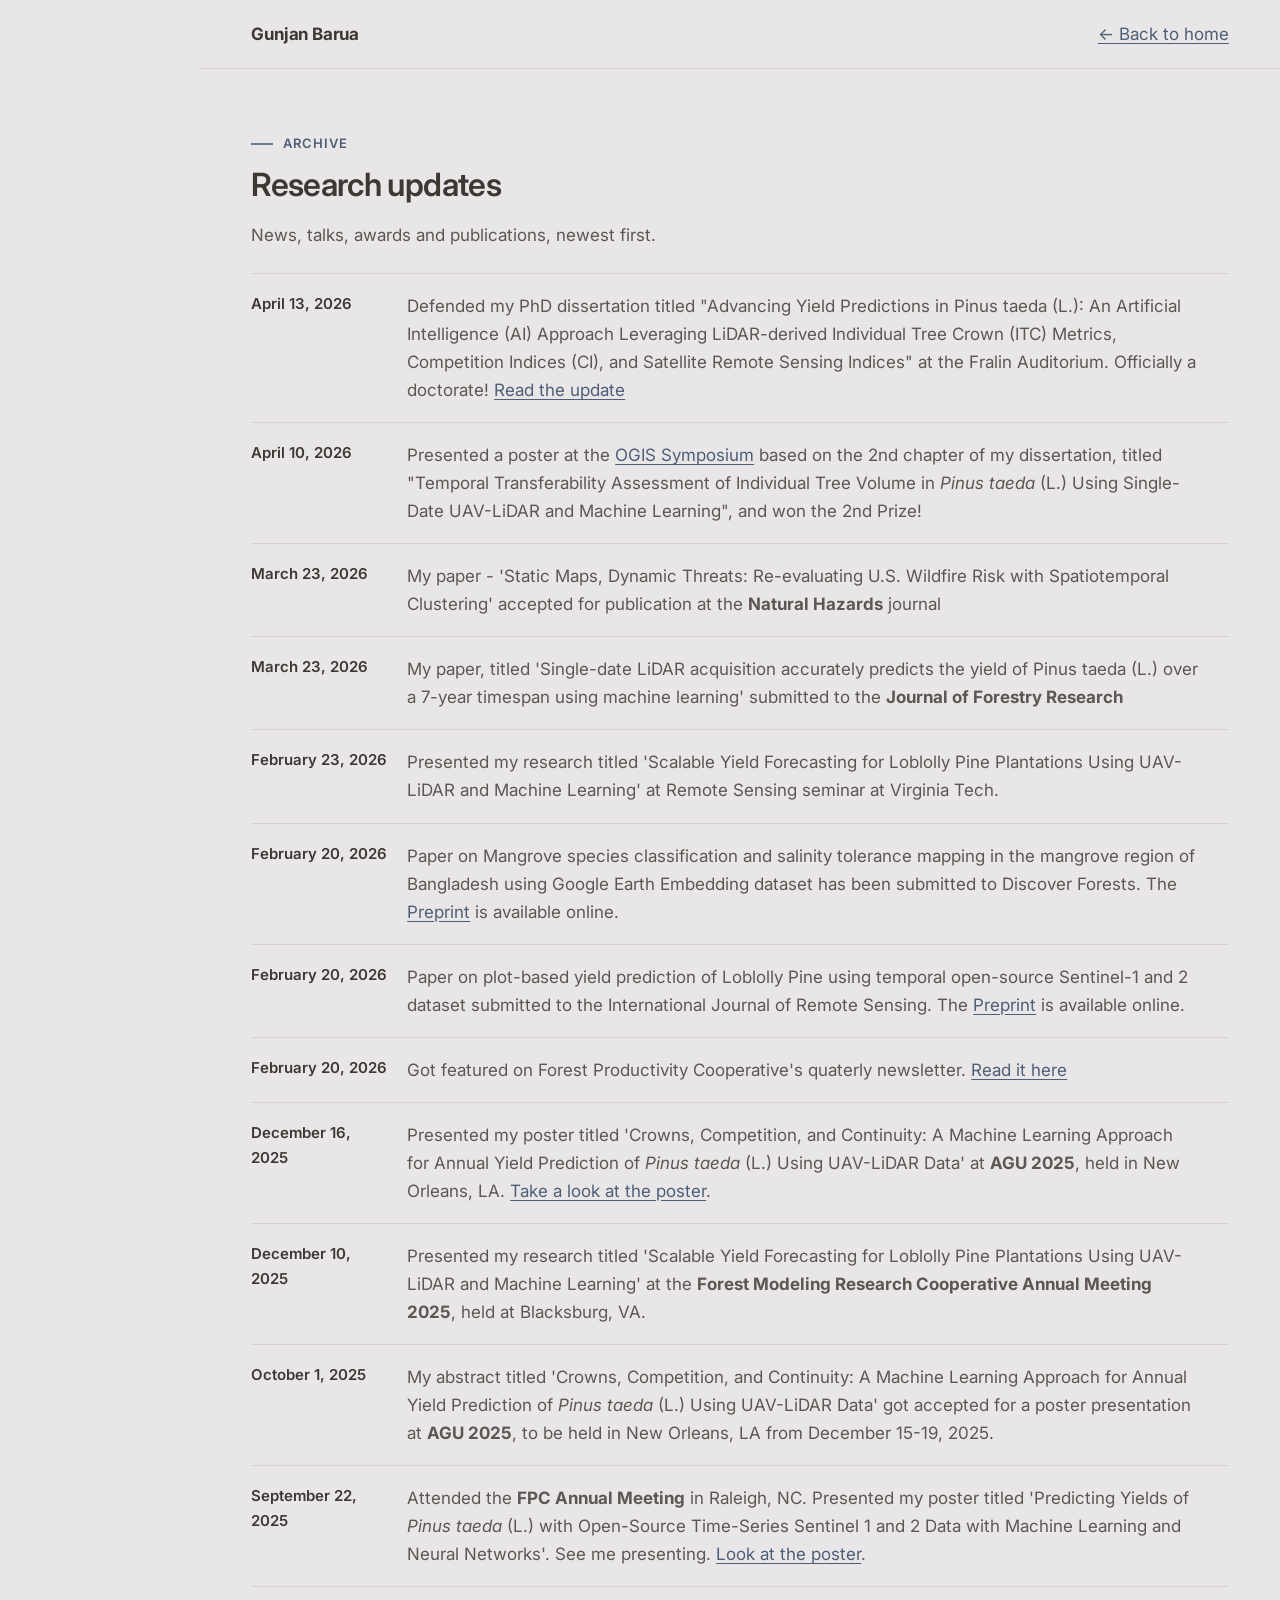
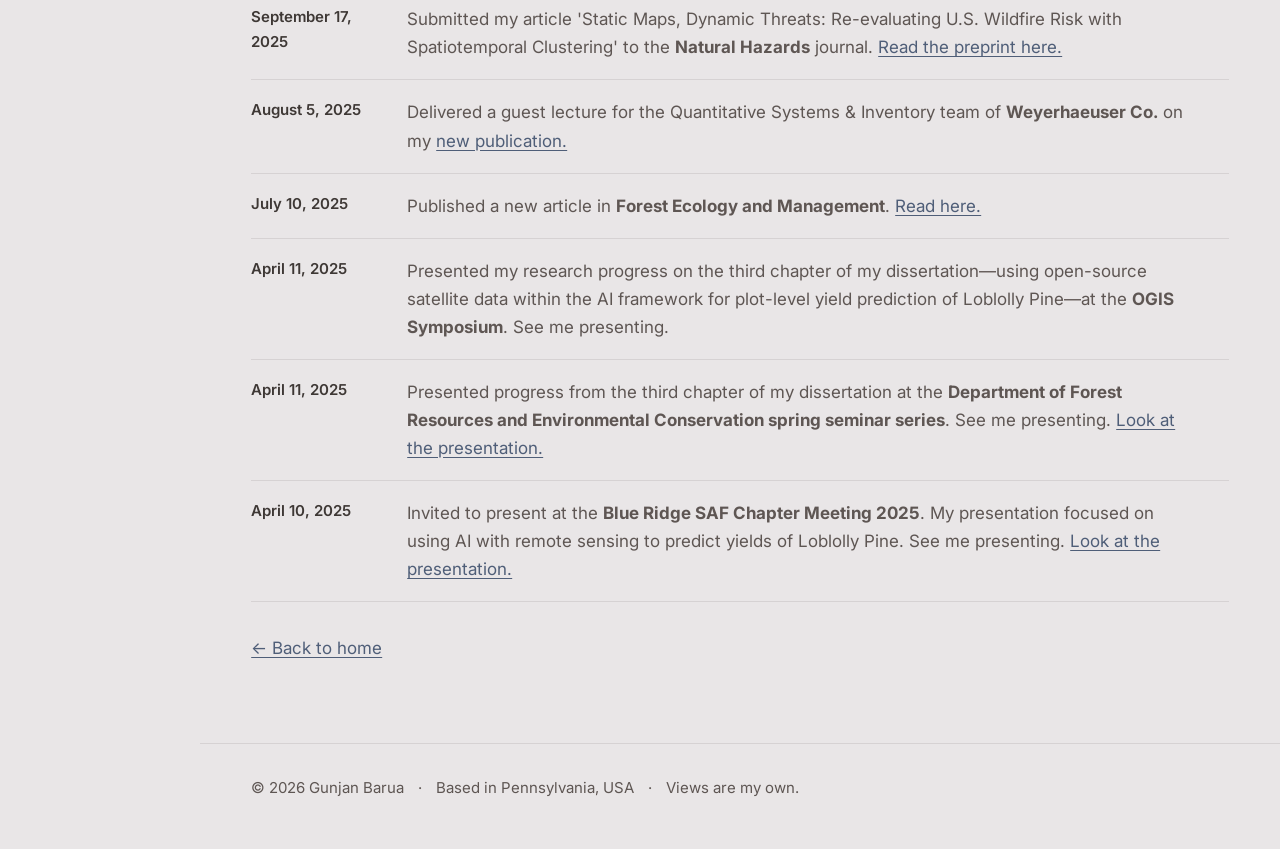
==== commit 92172583: "deploy: 8834869340a157d61f6f6d06d8a658e9c6db662b" ====
--- a/updates/index.html
+++ b/updates/index.html
@@ -1,324 +1,164 @@
 <!DOCTYPE html>
 <html lang="en">
 <head>
+  <!-- Google tag (gtag.js) -->
+  <script async src="https://www.googletagmanager.com/gtag/js?id=G-8M0SGYD24Z"></script>
+  <script>
+    window.dataLayer = window.dataLayer || [];
+    function gtag(){dataLayer.push(arguments);}
+    gtag('js', new Date());
+    gtag('config', 'G-8M0SGYD24Z');
+  </script>
+
   <meta charset="UTF-8" />
   <meta name="viewport" content="width=device-width, initial-scale=1.0" />
-  <meta name="description" content="Portfolio of Gunjan Barua – Ph.D. Candidate at Virginia Tech specializing in precision forestry, LiDAR remote sensing, and AI-driven forest analytics." />
-  <meta name="keywords" content="Gunjan Barua, geospatial data scientist, LiDAR, remote sensing, AI, forestry, Virginia Tech, CarboBon" />
+  <meta name="description" content="Gunjan Barua connects Earth observation, AI and carbon accounting to build trusted, auditable environmental data platforms. Digital MRV at Verra · Ph.D., Virginia Tech." />
+  <meta name="keywords" content="Gunjan Barua, environmental intelligence, digital MRV, dMRV, carbon accounting, GHG, Earth observation, remote sensing, LiDAR, AI, product management, Verra" />
   <meta name="author" content="Gunjan Barua" />
   <meta name="google-site-verification" content="hha5XpHKSP8P3DEXtehBId6YRDICw-IlB2HCp5pqZmw" />
-  <title>All Updates – Gunjan Barua – Geospatial Data Scientist</title>
+  <title>Research updates – Gunjan Barua</title>
+  <link rel="canonical" href="https://Gunjanbarua.github.io/updates/" />
+  <script>document.documentElement.classList.add('js');</script>
 
   <!-- Open Graph -->
-  <meta property="og:title" content="Gunjan Barua – Geospatial Data Scientist" />
-  <meta property="og:description" content="Portfolio of Gunjan Barua – Ph.D. Candidate at Virginia Tech specializing in precision forestry, LiDAR remote sensing, and AI-driven forest analytics." />
+  <meta property="og:title" content="Gunjan Barua — Technical Product Leadership for Environmental Intelligence" />
+  <meta property="og:description" content="Gunjan Barua connects Earth observation, AI and carbon accounting to build trusted, auditable environmental data platforms. Digital MRV at Verra · Ph.D., Virginia Tech." />
   <meta property="og:type" content="website" />
+  <meta property="og:url" content="https://Gunjanbarua.github.io/updates/" />
+  <meta property="og:image" content="https://Gunjanbarua.github.io/images/og-card.png" />
+  <meta name="twitter:card" content="summary_large_image" />
 
-  <!-- Google Fonts -->
+  <script type="application/ld+json">{"@context":"https://schema.org","@type":"Person","name":"Gunjan Barua","jobTitle":"Digital MRV Solutions Specialist","worksFor":{"@type":"Organization","name":"Verra"},"alumniOf":{"@type":"CollegeOrUniversity","name":"Virginia Tech"},"url":"https://Gunjanbarua.github.io","sameAs":["https://linkedin.com/in/gunjanbarua/"]}</script>
+
   <link rel="preconnect" href="https://fonts.googleapis.com" />
   <link rel="preconnect" href="https://fonts.gstatic.com" crossorigin />
-  <link href="https://fonts.googleapis.com/css2?family=Inter:wght@300;400;500;600;700;800&family=Playfair+Display:ital,wght@0,700;1,600&display=swap" rel="stylesheet" />
-
+  <link href="https://fonts.googleapis.com/css2?family=Inter:wght@400;500;600;700&display=swap" rel="stylesheet" />
   <link rel="stylesheet" href="/css/style.css" />
 </head>
 <body>
+  <a class="skip-link" href="#main">Skip to content</a>
 
-  <!-- ═══════════════════════════════════════════════
-       RIGHT-SIDE VERTICAL NAVIGATION
-  ═══════════════════════════════════════════════ -->
-  <nav id="side-nav" aria-label="Section navigation">
-    <ul>
+
+  <header class="page-head">
+    <div class="wrap">
+      <a class="wordmark" style="padding:0" href="/">Gunjan Barua</a>
+      <a href="/">← Back to home</a>
+    </div>
+  </header>
+
+
+  <main id="main">
+    <section class="section">
+  <div class="wrap">
+    <div class="eyebrow">Archive</div>
+    <h1 class="section-title">Research updates</h1>
+    <p class="lead">News, talks, awards and publications, newest first.</p>
+    <ul class="updates-list">
       <li>
-        <a href="#home" class="nav-dot active" data-section="home" aria-label="Home">
-          <span class="dot"></span>
-          <span class="label">Home</span>
-        </a>
+        <time datetime="2026-04-13">April 13, 2026</time>
+        <div><p>Defended my PhD dissertation titled &quot;Advancing Yield Predictions in Pinus taeda (L.): An Artificial Intelligence (AI) Approach Leveraging LiDAR-derived Individual Tree Crown (ITC) Metrics, Competition Indices (CI), and Satellite Remote Sensing Indices&quot; at the Fralin Auditorium. Officially a doctorate! <a href="https://www.linkedin.com/feed/update/urn:li:activity:7449897798621315073/">Read the update</a></p>
+</div>
       </li>
       <li>
-        <a href="#education" class="nav-dot" data-section="education" aria-label="Education">
-          <span class="dot"></span>
-          <span class="label">Education</span>
-        </a>
+        <time datetime="2026-04-10">April 10, 2026</time>
+        <div><p>Presented a poster at the <a href="https://sites.google.com/vt.edu/ogis/2026-ogis-symposium?authuser=0">OGIS Symposium</a> based on the 2nd chapter of my dissertation, titled &quot;Temporal Transferability Assessment of Individual Tree Volume in <em>Pinus taeda</em> (L.) Using Single-Date UAV-LiDAR and Machine Learning&quot;, and won the 2nd Prize!</p>
+</div>
       </li>
       <li>
-        <a href="#experience" class="nav-dot" data-section="experience" aria-label="Experience">
-          <span class="dot"></span>
-          <span class="label">Experience</span>
-        </a>
+        <time datetime="2026-03-23">March 23, 2026</time>
+        <div><p>My paper - 'Static Maps, Dynamic Threats: Re-evaluating U.S. Wildfire Risk with Spatiotemporal Clustering' accepted for publication at the <strong>Natural Hazards</strong> journal</p>
+</div>
       </li>
       <li>
-        <a href="#publications" class="nav-dot" data-section="publications" aria-label="Publications">
-          <span class="dot"></span>
-          <span class="label">Publications</span>
-        </a>
+        <time datetime="2026-03-23">March 23, 2026</time>
+        <div><p>My paper, titled 'Single-date LiDAR acquisition accurately predicts the yield of Pinus taeda (L.) over a 7-year timespan using machine learning' submitted to the <strong>Journal of Forestry Research</strong></p>
+</div>
       </li>
       <li>
-        <a href="#gallery" class="nav-dot" data-section="gallery" aria-label="Gallery">
-          <span class="dot"></span>
-          <span class="label">Gallery</span>
-        </a>
+        <time datetime="2026-02-23">February 23, 2026</time>
+        <div><p>Presented my research titled 'Scalable Yield Forecasting for Loblolly Pine Plantations Using UAV-LiDAR and Machine Learning' at Remote Sensing seminar at Virginia Tech.</p>
+</div>
       </li>
       <li>
-        <a href="#contact" class="nav-dot" data-section="contact" aria-label="Contact">
-          <span class="dot"></span>
-          <span class="label">Contact</span>
-        </a>
+        <time datetime="2026-02-20">February 20, 2026</time>
+        <div><p>Paper on Mangrove species classification and salinity tolerance mapping in the mangrove region of Bangladesh using Google Earth Embedding dataset has been submitted to Discover Forests. The <a href="https://ssrn.com/abstract=6168728">Preprint</a> is available online.</p>
+</div>
+      </li>
+      <li>
+        <time datetime="2026-02-20">February 20, 2026</time>
+        <div><p>Paper on plot-based yield prediction of Loblolly Pine using temporal open-source Sentinel-1 and 2 dataset submitted to the International Journal of Remote Sensing. The <a href="https://ssrn.com/abstract=6228779">Preprint</a> is available online.</p>
+</div>
+      </li>
+      <li>
+        <time datetime="2026-02-20">February 20, 2026</time>
+        <div><p>Got featured on Forest Productivity Cooperative's quaterly newsletter. <a href="https://www.forestproductivity.org/graduate-student-highlights/gunjan-barua">Read it here</a></p>
+</div>
+      </li>
+      <li>
+        <time datetime="2025-12-16">December 16, 2025</time>
+        <div><p>Presented my poster titled 'Crowns, Competition, and Continuity: A Machine Learning Approach for Annual Yield Prediction of <em>Pinus taeda</em> (L.) Using UAV-LiDAR Data' at <strong>AGU 2025</strong>, held in New Orleans, LA. <a href="https://github.com/Gunjanbarua/posters_presentations/blob/0b7c3dac5b9abb35400cbddf6944abc5e62ed374/Barua_G%20-%202025_AGU.pdf">Take a look at the poster</a>.</p>
+</div>
+      </li>
+      <li>
+        <time datetime="2025-12-10">December 10, 2025</time>
+        <div><p>Presented my research titled 'Scalable Yield Forecasting for Loblolly Pine Plantations Using UAV-LiDAR and Machine Learning' at the <strong>Forest Modeling Research Cooperative Annual Meeting 2025</strong>, held at Blacksburg, VA.</p>
+</div>
+      </li>
+      <li>
+        <time datetime="2025-10-01">October 1, 2025</time>
+        <div><p>My abstract titled 'Crowns, Competition, and Continuity: A Machine Learning Approach for Annual Yield Prediction of <em>Pinus taeda</em> (L.) Using UAV-LiDAR Data' got accepted for a poster presentation at <strong>AGU 2025</strong>, to be held in New Orleans, LA from December 15-19, 2025.</p>
+</div>
+      </li>
+      <li>
+        <time datetime="2025-09-22">September 22, 2025</time>
+        <div><p>Attended the <strong>FPC Annual Meeting</strong> in Raleigh, NC. Presented my poster titled 'Predicting Yields of <em>Pinus taeda</em> (L.) with Open-Source Time-Series Sentinel 1 and 2 Data with Machine Learning and Neural Networks'. See me presenting. <a href="https://github.com/Gunjanbarua/posters_presentations/blob/0b7c3dac5b9abb35400cbddf6944abc5e62ed374/Barua_G%20-%202025_FPC_poster.pdf">Look at the poster</a>.</p>
+</div>
+      </li>
+      <li>
+        <time datetime="2025-09-17">September 17, 2025</time>
+        <div><p>Submitted my article 'Static Maps, Dynamic Threats: Re-evaluating U.S. Wildfire Risk with Spatiotemporal Clustering' to the <strong>Natural Hazards</strong> journal. <a href="https://dx.doi.org/10.2139/ssrn.5366489">Read the preprint here.</a></p>
+</div>
+      </li>
+      <li>
+        <time datetime="2025-08-05">August 5, 2025</time>
+        <div><p>Delivered a guest lecture for the Quantitative Systems &amp; Inventory team of <strong>Weyerhaeuser Co.</strong> on my <a href="https://doi.org/10.1016/j.foreco.2025.122977">new publication.</a></p>
+</div>
+      </li>
+      <li>
+        <time datetime="2025-07-10">July 10, 2025</time>
+        <div><p>Published a new article in <strong>Forest Ecology and Management</strong>. <a href="https://doi.org/10.1016/j.foreco.2025.122977">Read here.</a></p>
+</div>
+      </li>
+      <li>
+        <time datetime="2025-04-11">April 11, 2025</time>
+        <div><p>Presented my research progress on the third chapter of my dissertation—using open-source satellite data within the AI framework for plot-level yield prediction of Loblolly Pine—at the <strong>OGIS Symposium</strong>. See me presenting.</p>
+</div>
+      </li>
+      <li>
+        <time datetime="2025-04-11">April 11, 2025</time>
+        <div><p>Presented progress from the third chapter of my dissertation at the <strong>Department of Forest Resources and Environmental Conservation spring seminar series</strong>. See me presenting. <a href="https://github.com/Gunjanbarua/posters_presentations/blob/0b7c3dac5b9abb35400cbddf6944abc5e62ed374/barua_frec%20seminar_04112025.pdf">Look at the presentation.</a></p>
+</div>
+      </li>
+      <li>
+        <time datetime="2025-04-10">April 10, 2025</time>
+        <div><p>Invited to present at the <strong>Blue Ridge SAF Chapter Meeting 2025</strong>. My presentation focused on using AI with remote sensing to predict yields of Loblolly Pine. See me presenting. <a href="https://github.com/Gunjanbarua/posters_presentations/blob/0b7c3dac5b9abb35400cbddf6944abc5e62ed374/brsaf%20meeting_barua_04102025.pdf">Look at the presentation.</a></p>
+</div>
       </li>
     </ul>
-  </nav>
-
-  <!-- ═══════════════════════════════════════════════
-       HAMBURGER MENU (mobile)
-  ═══════════════════════════════════════════════ -->
-  <button id="hamburger" aria-label="Open navigation menu" aria-expanded="false">
-    <span></span>
-    <span></span>
-    <span></span>
-  </button>
-
-  <!-- Mobile nav drawer -->
-  <div id="mobile-nav" role="dialog" aria-modal="true" aria-label="Navigation menu">
-    <button id="mobile-nav-close" aria-label="Close navigation">&times;</button>
-    <ul>
-      <li><a href="#home" class="mobile-nav-link">Home</a></li>
-      <li><a href="#education" class="mobile-nav-link">Education</a></li>
-      <li><a href="#experience" class="mobile-nav-link">Experience</a></li>
-      <li><a href="#publications" class="mobile-nav-link">Publications &amp; Awards</a></li>
-      <li><a href="#gallery" class="mobile-nav-link">Gallery</a></li>
-      <li><a href="#contact" class="mobile-nav-link">Contact</a></li>
-    </ul>
-  </div>
-  <div id="mobile-overlay"></div>
-
-  <!-- ═══════════════════════════════════════════════
-       SNAP SCROLL CONTAINER
-  ═══════════════════════════════════════════════ -->
-  <main id="snap-container">
-    
-<section class="snap-section overflow-section" id="all-updates" aria-label="All Updates">
-  <div class="section-inner">
-    <div class="section-header">
-      <span class="section-tag">News & Activity</span>
-      <h2 class="section-title">All Updates</h2>
-    </div>
-
-    <div class="updates-card updates-card--full">
-      <ul class="updates-list updates-list--full">
-        
-        <li class="update-item">
-          <time class="update-date" datetime="2026-03-23">
-            
-            March 23, 2026
-          </time>
-          <div class="update-body">
-            <span class="update-title"><p>My paper - 'Static Maps, Dynamic Threats: Re-evaluating U.S. Wildfire Risk with Spatiotemporal Clustering' accepted for publication at the <strong>Natural Hazards</strong> journal</p>
-</span>
-            
-          </div>
-        </li>
-        
-        <li class="update-item">
-          <time class="update-date" datetime="2026-03-23">
-            
-            March 23, 2026
-          </time>
-          <div class="update-body">
-            <span class="update-title"><p>My paper, titled 'Single-date LiDAR acquisition accurately predicts the yield of Pinus taeda (L.) over a 7-year timespan using machine learning' submitted to the <strong>Journal of Forestry Research</strong></p>
-</span>
-            
-          </div>
-        </li>
-        
-        <li class="update-item">
-          <time class="update-date" datetime="2026-02-23">
-            
-            February 23, 2026
-          </time>
-          <div class="update-body">
-            <span class="update-title"><p>Presented my research titled 'Scalable Yield Forecasting for Loblolly Pine Plantations Using UAV-LiDAR and Machine Learning' at Remote Sensing seminar at Virginia Tech.</p>
-</span>
-            
-          </div>
-        </li>
-        
-        <li class="update-item">
-          <time class="update-date" datetime="2026-02-20">
-            
-            February 20, 2026
-          </time>
-          <div class="update-body">
-            <span class="update-title"><p>Paper on Mangrove species classification and salinity tolerance mapping in the mangrove region of Bangladesh using Google Earth Embedding dataset has been submitted to Discover Forests. The <a href="https://ssrn.com/abstract=6168728">Preprint</a> is available online.</p>
-</span>
-            
-          </div>
-        </li>
-        
-        <li class="update-item">
-          <time class="update-date" datetime="2026-02-20">
-            
-            February 20, 2026
-          </time>
-          <div class="update-body">
-            <span class="update-title"><p>Paper on plot-based yield prediction of Loblolly Pine using temporal open-source Sentinel-1 and 2 dataset submitted to the International Journal of Remote Sensing. The <a href="https://ssrn.com/abstract=6228779">Preprint</a> is available online.</p>
-</span>
-            
-          </div>
-        </li>
-        
-        <li class="update-item">
-          <time class="update-date" datetime="2026-02-20">
-            
-            February 20, 2026
-          </time>
-          <div class="update-body">
-            <span class="update-title"><p>Got featured on Forest Productivity Cooperative's quaterly newsletter. <a href="https://www.forestproductivity.org/graduate-student-highlights/gunjan-barua">Read it here</a></p>
-</span>
-            
-          </div>
-        </li>
-        
-        <li class="update-item">
-          <time class="update-date" datetime="2025-12-16">
-            
-            December 16, 2025
-          </time>
-          <div class="update-body">
-            <span class="update-title"><p>Presented my poster titled 'Crowns, Competition, and Continuity: A Machine Learning Approach for Annual Yield Prediction of <em>Pinus taeda</em> (L.) Using UAV-LiDAR Data' at <strong>AGU 2025</strong>, held in New Orleans, LA. <a href="https://github.com/Gunjanbarua/posters_presentations/blob/0b7c3dac5b9abb35400cbddf6944abc5e62ed374/Barua_G%20-%202025_AGU.pdf">Take a look at the poster</a>.</p>
-</span>
-            
-          </div>
-        </li>
-        
-        <li class="update-item">
-          <time class="update-date" datetime="2025-12-10">
-            
-            December 10, 2025
-          </time>
-          <div class="update-body">
-            <span class="update-title"><p>Presented my research titled 'Scalable Yield Forecasting for Loblolly Pine Plantations Using UAV-LiDAR and Machine Learning' at the <strong>Forest Modeling Research Cooperative Annual Meeting 2025</strong>, held at Blacksburg, VA.</p>
-</span>
-            
-          </div>
-        </li>
-        
-        <li class="update-item">
-          <time class="update-date" datetime="2025-10-01">
-            
-            October 1, 2025
-          </time>
-          <div class="update-body">
-            <span class="update-title"><p>My abstract titled 'Crowns, Competition, and Continuity: A Machine Learning Approach for Annual Yield Prediction of <em>Pinus taeda</em> (L.) Using UAV-LiDAR Data' got accepted for a poster presentation at <strong>AGU 2025</strong>, to be held in New Orleans, LA from December 15-19, 2025.</p>
-</span>
-            
-          </div>
-        </li>
-        
-        <li class="update-item">
-          <time class="update-date" datetime="2025-09-22">
-            
-            September 22, 2025
-          </time>
-          <div class="update-body">
-            <span class="update-title"><p>Attended the <strong>FPC Annual Meeting</strong> in Raleigh, NC. Presented my poster titled 'Predicting Yields of <em>Pinus taeda</em> (L.) with Open-Source Time-Series Sentinel 1 and 2 Data with Machine Learning and Neural Networks'. See me presenting. <a href="https://github.com/Gunjanbarua/posters_presentations/blob/0b7c3dac5b9abb35400cbddf6944abc5e62ed374/Barua_G%20-%202025_FPC_poster.pdf">Look at the poster</a>.</p>
-</span>
-            
-          </div>
-        </li>
-        
-        <li class="update-item">
-          <time class="update-date" datetime="2025-09-17">
-            
-            September 17, 2025
-          </time>
-          <div class="update-body">
-            <span class="update-title"><p>Submitted my article 'Static Maps, Dynamic Threats: Re-evaluating U.S. Wildfire Risk with Spatiotemporal Clustering' to the <strong>Natural Hazards</strong> journal. <a href="https://dx.doi.org/10.2139/ssrn.5366489">Read the preprint here.</a></p>
-</span>
-            
-          </div>
-        </li>
-        
-        <li class="update-item">
-          <time class="update-date" datetime="2025-08-05">
-            
-            August 5, 2025
-          </time>
-          <div class="update-body">
-            <span class="update-title"><p>Delivered a guest lecture for the Quantitative Systems &amp; Inventory team of <strong>Weyerhaeuser Co.</strong> on my <a href="https://doi.org/10.1016/j.foreco.2025.122977">new publication.</a></p>
-</span>
-            
-          </div>
-        </li>
-        
-        <li class="update-item">
-          <time class="update-date" datetime="2025-07-10">
-            
-            July 10, 2025
-          </time>
-          <div class="update-body">
-            <span class="update-title"><p>Published a new article in <strong>Forest Ecology and Management</strong>. <a href="https://doi.org/10.1016/j.foreco.2025.122977">Read here.</a></p>
-</span>
-            
-          </div>
-        </li>
-        
-        <li class="update-item">
-          <time class="update-date" datetime="2025-04-11">
-            
-            April 11, 2025
-          </time>
-          <div class="update-body">
-            <span class="update-title"><p>Presented my research progress on the third chapter of my dissertation—using open-source satellite data within the AI framework for plot-level yield prediction of Loblolly Pine—at the <strong>OGIS Symposium</strong>. See me presenting.</p>
-</span>
-            
-          </div>
-        </li>
-        
-        <li class="update-item">
-          <time class="update-date" datetime="2025-04-11">
-            
-            April 11, 2025
-          </time>
-          <div class="update-body">
-            <span class="update-title"><p>Presented progress from the third chapter of my dissertation at the <strong>Department of Forest Resources and Environmental Conservation spring seminar series</strong>. See me presenting. <a href="https://github.com/Gunjanbarua/posters_presentations/blob/0b7c3dac5b9abb35400cbddf6944abc5e62ed374/barua_frec%20seminar_04112025.pdf">Look at the presentation.</a></p>
-</span>
-            
-          </div>
-        </li>
-        
-        <li class="update-item">
-          <time class="update-date" datetime="2025-04-10">
-            
-            April 10, 2025
-          </time>
-          <div class="update-body">
-            <span class="update-title"><p>Invited to present at the <strong>Blue Ridge SAF Chapter Meeting 2025</strong>. My presentation focused on using AI with remote sensing to predict yields of Loblolly Pine. See me presenting. <a href="https://github.com/Gunjanbarua/posters_presentations/blob/0b7c3dac5b9abb35400cbddf6944abc5e62ed374/brsaf%20meeting_barua_04102025.pdf">Look at the presentation.</a></p>
-</span>
-            
-          </div>
-        </li>
-        
-      </ul>
-
-      <div class="updates-back">
-        <a href="/" class="btn btn-ghost">← Back to Home</a>
-      </div>
-    </div>
+    <p style="margin-top:32px"><a href="/">← Back to home</a></p>
   </div>
 </section>
 
   </main>
 
-  <!-- Lightbox overlay -->
-  <div id="lightbox" role="dialog" aria-modal="true" aria-label="Image viewer">
-    <button id="lightbox-close" aria-label="Close image">&times;</button>
-    <button id="lightbox-prev" aria-label="Previous image">&#10094;</button>
-    <button id="lightbox-next" aria-label="Next image">&#10095;</button>
-    <div id="lightbox-img-wrap">
-      <img id="lightbox-img" src="" alt="" />
-      <p id="lightbox-caption"></p>
+  <footer class="site-footer">
+    <div class="wrap">
+      <span>© 2026 Gunjan Barua</span><span>·</span><span>Based in Pennsylvania, USA</span><span>·</span><span>Views are my own.</span>
     </div>
-  </div>
+  </footer>
 
-  <script src="/js/main.js"></script>
+
+
+  <script src="/js/main.js" defer></script>
 </body>
 </html>
--- a/css/style.css
+++ b/css/style.css
@@ -1,1551 +1,296 @@
-/* ═══════════════════════════════════════════════════════════
-   DESIGN TOKENS
-═══════════════════════════════════════════════════════════ */
+/* ═══ Design tokens — "Urban slate" ═══ */
 :root {
-  --bg: #0a0f1a;
-  --bg-card: #111827;
-  --bg-card2: #1a2233;
-  --border: rgba(255, 255, 255, 0.07);
-  --accent: #2dd4a0;
-  --accent-2: #38bdf8;
-  --accent-glow: rgba(45, 212, 160, 0.15);
-  --text: #e2e8f0;
-  --text-muted: #94a3b8;
-  --text-dim: #64748b;
-  --white: #ffffff;
-  --nav-width: 160px;
-  --section-pad: clamp(3rem, 6vw, 6rem);
+  --slate-mist: #E9E6E7;
+  --umber: #5E5653;
+  --steel: #7B7F8A;
+  --taupe: #AB978C;
+  --dusk-blue: #6B7C98;
+
+  --ink: #3E3835;
+  --link: #4F5E78;
+  --surface: #F5F3F4;
+  --line: #D6D2D3;
+
+  --bg: var(--slate-mist);
+  --text: var(--umber);
+
+  --rail-w: 200px;
+  --bar-h: 56px;
   --radius: 12px;
-  --radius-sm: 8px;
-  --shadow: 0 8px 32px rgba(0, 0, 0, 0.4);
-  --transition: 0.65s cubic-bezier(0.4, 0, 0.2, 1);
-}
-
-/* ═══════════════════════════════════════════════════════════
-   RESET & BASE
-═══════════════════════════════════════════════════════════ */
-*,
-*::before,
-*::after {
-  box-sizing: border-box;
+  --font: "Inter", system-ui, -apple-system, "Segoe UI", Roboto, sans-serif;
+}
+
+*, *::before, *::after { box-sizing: border-box; }
+html { scroll-behavior: smooth; -webkit-text-size-adjust: 100%; }
+@media (prefers-reduced-motion: reduce) { html { scroll-behavior: auto; } }
+
+body {
   margin: 0;
-  padding: 0;
-}
-
-html {
-  font-size: 16px;
-  scroll-behavior: smooth;
-}
-
-body {
-  font-family: 'Inter', system-ui, sans-serif;
-  background-color: var(--bg);
+  background: var(--bg);
   color: var(--text);
-  overflow: hidden;
-  height: 100dvh;
-  width: 100%;
-}
-
-a {
-  color: var(--accent);
-  text-decoration: none;
-}
-
-a:hover {
-  text-decoration: underline;
-}
-
-img {
-  max-width: 100%;
-  height: auto;
-  display: block;
-}
-
-ul {
-  list-style: none;
-}
-
-/* ═══════════════════════════════════════════════════════════
-   SNAP SCROLL CONTAINER
-═══════════════════════════════════════════════════════════ */
-#snap-container {
-  height: 100dvh;
-  overflow-y: scroll;
-  scroll-snap-type: y mandatory;
-  scroll-behavior: smooth;
-  /* hide scrollbar but keep scroll */
-  scrollbar-width: none;
-  -ms-overflow-style: none;
-}
-
-#snap-container::-webkit-scrollbar {
-  display: none;
-}
-
-/* Each section snaps to start */
-.snap-section {
-  scroll-snap-align: start;
-  height: 100dvh;
-  min-height: 100dvh;
-  position: relative;
-  display: flex;
-  align-items: center;
-  justify-content: center;
-  overflow: hidden;
-  /* Fade animation */
-  opacity: 0;
-  transform: translateY(24px);
-  transition: opacity var(--transition), transform var(--transition);
-}
-
-.snap-section.visible {
-  opacity: 1;
-  transform: translateY(0);
-}
-
-/* Tall sections: allow inner scroll but still snap */
-.snap-section.overflow-section {
-  height: 100dvh;
-  overflow: hidden;
-  align-items: flex-start;
-  padding-top: 0;
-}
-
-.snap-section.overflow-section .section-inner {
-  max-height: 100dvh;
-  overflow-y: auto;
-  scrollbar-width: thin;
-  scrollbar-color: var(--accent) transparent;
-  padding-top: 3rem;
-  padding-bottom: 3rem;
-}
-
-.snap-section.overflow-section .section-inner::-webkit-scrollbar {
-  width: 4px;
-}
-
-.snap-section.overflow-section .section-inner::-webkit-scrollbar-thumb {
-  background: var(--accent);
-  border-radius: 4px;
-}
-
-/* ═══════════════════════════════════════════════════════════
-   SECTION INNER LAYOUT
-═══════════════════════════════════════════════════════════ */
-.section-inner {
-  width: 100%;
-  max-width: 1100px;
-  margin: 0 auto;
-  padding: var(--section-pad) clamp(1.5rem, 5vw, 4rem);
-  padding-right: calc(clamp(1.5rem, 5vw, 4rem) + var(--nav-width));
-}
-
-.section-header {
-  margin-bottom: 3rem;
-}
-
-.section-header.center {
-  text-align: center;
-}
-
-.section-tag {
-  display: inline-block;
-  font-size: 0.72rem;
-  font-weight: 600;
-  letter-spacing: 0.12em;
-  text-transform: uppercase;
-  color: var(--accent);
-  background: var(--accent-glow);
-  border: 1px solid rgba(45, 212, 160, 0.3);
-  padding: 0.25rem 0.75rem;
-  border-radius: 100px;
-  margin-bottom: 0.9rem;
-}
-
-.section-title {
-  font-family: 'Playfair Display', serif;
-  font-size: clamp(1.8rem, 4vw, 2.8rem);
-  font-weight: 700;
-  color: var(--white);
-  line-height: 1.2;
-}
-
-.section-subtitle {
-  margin-top: 0.75rem;
-  color: var(--text-muted);
-  font-size: 1.05rem;
-  max-width: 540px;
-  margin-left: auto;
-  margin-right: auto;
-}
-
-/* ═══════════════════════════════════════════════════════════
-   BUTTONS
-═══════════════════════════════════════════════════════════ */
+  font-family: var(--font);
+  font-size: 1.0625rem;
+  line-height: 1.65;
+  overflow-x: hidden;
+}
+img { max-width: 100%; height: auto; display: block; }
+h1, h2, h3, h4 { color: var(--ink); margin: 0; line-height: 1.2; }
+p { margin: 0 0 1em; }
+ul, ol { margin: 0; padding: 0; list-style: none; }
+a { color: var(--link); text-underline-offset: 3px; }
+a:hover { color: var(--ink); }
+:focus-visible { outline: 2px solid var(--link); outline-offset: 3px; border-radius: 4px; }
+
+.skip-link {
+  position: absolute; left: 8px; top: -60px; z-index: 200;
+  background: var(--link); color: #fff; padding: 8px 14px; border-radius: 8px;
+}
+.skip-link:focus { top: 8px; color: #fff; }
+
+/* ═══ Side rail (desktop) ═══ */
+.rail {
+  position: fixed; inset: 0 auto 0 0; width: var(--rail-w);
+  display: flex; flex-direction: column; justify-content: space-between;
+  padding: 32px 0 28px; border-right: 1px solid var(--line); background: var(--bg); z-index: 50;
+}
+.wordmark {
+  display: block; padding: 0 24px; font-weight: 700; font-size: 1.0625rem;
+  letter-spacing: -0.01em; color: var(--ink); text-decoration: none;
+}
+.rail-links { margin-top: 36px; flex: 1; }
+.rail-links a {
+  display: block; padding: 7px 24px; font-size: 0.9375rem; font-weight: 500;
+  color: var(--umber); text-decoration: none; border-left: 2px solid transparent;
+}
+.rail-links a:hover { color: var(--ink); }
+.rail-links a.active { color: var(--link); font-weight: 600; border-left-color: var(--dusk-blue); }
+.rail-icons { display: flex; gap: 14px; padding: 0 24px; }
+.icon-link { color: var(--dusk-blue); display: inline-flex; padding: 4px; border-radius: 6px; }
+.icon-link:hover { color: var(--ink); }
+.icon { width: 22px; height: 22px; fill: none; stroke: currentColor; stroke-width: 1.5; stroke-linecap: round; stroke-linejoin: round; }
+
+/* ═══ Mobile bar + overlay ═══ */
+.topbar { display: none; }
+.menu-overlay { display: none; }
+
+@media (max-width: 1023.98px) {
+  .rail { display: none; }
+  .topbar {
+    display: flex; position: sticky; top: 0; z-index: 60; height: var(--bar-h);
+    align-items: center; justify-content: space-between; padding: 0 16px;
+    background: var(--bg); border-bottom: 1px solid var(--line);
+  }
+  .menu-btn {
+    font: inherit; font-weight: 600; font-size: 0.9375rem; color: var(--ink); background: transparent;
+    border: 1px solid var(--taupe); border-radius: 999px; padding: 6px 16px; cursor: pointer;
+  }
+  .menu-overlay {
+    position: fixed; inset: 0; z-index: 100; background: var(--bg);
+    flex-direction: column; padding: 16px 24px 32px; overflow-y: auto;
+  }
+  .menu-overlay[hidden] { display: none; }
+  .menu-overlay:not([hidden]) { display: flex; }
+  .menu-head { display: flex; justify-content: space-between; align-items: center; height: 40px; margin-bottom: 24px; }
+  .menu-overlay nav a {
+    display: block; padding: 12px 0; font-size: 1.5rem; font-weight: 600; letter-spacing: -0.01em;
+    color: var(--ink); text-decoration: none; border-bottom: 1px solid var(--line);
+  }
+  .menu-overlay .rail-icons { padding: 24px 0 0; }
+  :root { --anchor-offset: calc(var(--bar-h) + 8px); }
+}
+@media (min-width: 1024px) {
+  body { padding-left: var(--rail-w); }
+  :root { --anchor-offset: 0px; }
+}
+
+/* ═══ Layout ═══ */
+main { display: block; }
+.section {
+  padding: clamp(48px, 6vw, 64px) clamp(16px, 4vw, 56px);
+}
+.section + .section { border-top: 1px solid var(--line); }
+.wrap { max-width: 1080px; margin: 0 auto; }
+.eyebrow {
+  display: flex; align-items: center; gap: 10px; margin-bottom: 12px;
+  font-size: 0.8125rem; font-weight: 600; text-transform: uppercase; letter-spacing: 0.08em; color: var(--link);
+}
+.eyebrow::before { content: ""; width: 22px; height: 2px; background: var(--dusk-blue); }
+.section-title { font-size: 2rem; font-weight: 600; letter-spacing: -0.02em; margin-bottom: 16px; }
+.lead { max-width: 68ch; }
+.prose { max-width: 68ch; }
+.sub-title { font-size: 1.25rem; font-weight: 600; margin: 48px 0 16px; letter-spacing: -0.01em; }
+[id] { scroll-margin-top: var(--anchor-offset, 0px); }
+
+/* ═══ Buttons, chips ═══ */
 .btn {
-  display: inline-flex;
-  align-items: center;
-  gap: 0.5rem;
-  padding: 0.75rem 1.75rem;
-  border-radius: 100px;
-  font-size: 0.9rem;
-  font-weight: 600;
-  cursor: pointer;
-  border: none;
-  transition: all 0.25s ease;
-  text-decoration: none;
-}
-
-.btn-primary {
-  background: var(--accent);
-  color: #0a0f1a;
-}
-
-.btn-primary:hover {
-  background: #26c090;
-  transform: translateY(-2px);
-  box-shadow: 0 8px 24px rgba(45, 212, 160, 0.4);
-  text-decoration: none;
-}
-
-.btn-ghost {
-  background: transparent;
-  color: var(--text);
-  border: 1px solid var(--border);
-}
-
-.btn-ghost:hover {
-  border-color: var(--accent);
-  color: var(--accent);
-  text-decoration: none;
-}
-
-.btn-full {
-  width: 100%;
-  justify-content: center;
-}
-
-/* ═══════════════════════════════════════════════════════════
-   RIGHT-SIDE VERTICAL NAV
-═══════════════════════════════════════════════════════════ */
-#side-nav {
-  position: fixed;
-  right: 2rem;
-  top: 50%;
-  transform: translateY(-50%);
-  z-index: 900;
-  display: flex;
-  flex-direction: column;
-  gap: 0;
-}
-
-#side-nav ul {
-  display: flex;
-  flex-direction: column;
-  gap: 0.25rem;
-}
-
-#side-nav a.nav-dot {
-  display: flex;
-  align-items: center;
-  gap: 0.6rem;
-  padding: 0.5rem;
-  text-decoration: none;
-  cursor: pointer;
-  justify-content: flex-end;
-}
-
-#side-nav .dot {
-  width: 8px;
-  height: 8px;
-  border-radius: 50%;
-  background: var(--text-dim);
-  transition: all 0.3s ease;
-  flex-shrink: 0;
-  order: 2;
-}
-
-#side-nav .label {
-  font-size: 0.72rem;
-  font-weight: 500;
-  color: var(--text-dim);
-  opacity: 0.6;
-  transition: all 0.3s ease;
-  order: 1;
-  white-space: nowrap;
-}
-
-#side-nav a.nav-dot:hover .dot,
-#side-nav a.nav-dot.active .dot {
-  background: var(--accent);
-  transform: scale(1.5);
-  box-shadow: 0 0 8px var(--accent);
-}
-
-#side-nav a.nav-dot:hover .label,
-#side-nav a.nav-dot.active .label {
-  opacity: 1;
-  color: var(--accent);
-}
-
-/* ═══════════════════════════════════════════════════════════
-   HAMBURGER (Mobile)
-═══════════════════════════════════════════════════════════ */
-#hamburger {
-  display: none;
-  position: fixed;
-  top: 1.25rem;
-  right: 1.25rem;
-  z-index: 1100;
-  background: var(--bg-card);
-  border: 1px solid var(--border);
-  border-radius: var(--radius-sm);
-  width: 44px;
-  height: 44px;
-  flex-direction: column;
-  align-items: center;
-  justify-content: center;
-  gap: 5px;
-  cursor: pointer;
-  padding: 0;
-}
-
-#hamburger span {
-  display: block;
-  width: 22px;
-  height: 2px;
-  background: var(--text);
-  border-radius: 2px;
-  transition: all 0.3s ease;
-}
-
-#hamburger.open span:nth-child(1) {
-  transform: translateY(7px) rotate(45deg);
-}
-
-#hamburger.open span:nth-child(2) {
-  opacity: 0;
-}
-
-#hamburger.open span:nth-child(3) {
-  transform: translateY(-7px) rotate(-45deg);
-}
-
-/* Mobile nav drawer */
-#mobile-nav {
-  position: fixed;
-  top: 0;
-  right: -280px;
-  width: 270px;
-  height: 100%;
-  background: var(--bg-card);
-  border-left: 1px solid var(--border);
-  z-index: 1050;
-  transition: right 0.35s cubic-bezier(0.4, 0, 0.2, 1);
-  padding: 4.5rem 2rem 2rem;
-  display: flex;
-  flex-direction: column;
-}
-
-#mobile-nav.open {
-  right: 0;
-}
-
-#mobile-nav ul {
-  display: flex;
-  flex-direction: column;
-  gap: 0.25rem;
-}
-
-#mobile-nav a.mobile-nav-link {
-  display: block;
-  padding: 0.8rem 1rem;
-  color: var(--text);
-  font-size: 1rem;
-  font-weight: 500;
-  border-radius: var(--radius-sm);
-  transition: all 0.2s;
-  text-decoration: none;
-}
-
-#mobile-nav a.mobile-nav-link:hover {
-  background: var(--accent-glow);
-  color: var(--accent);
-}
-
-#mobile-nav-close {
-  position: absolute;
-  top: 1rem;
-  right: 1rem;
-  background: none;
-  border: none;
-  color: var(--text-muted);
-  font-size: 1.5rem;
-  cursor: pointer;
-  width: 36px;
-  height: 36px;
-  display: flex;
-  align-items: center;
-  justify-content: center;
-}
-
-#mobile-overlay {
-  display: none;
-  position: fixed;
-  inset: 0;
-  background: rgba(0, 0, 0, 0.5);
-  z-index: 1040;
-  backdrop-filter: blur(2px);
-}
-
-#mobile-overlay.active {
-  display: block;
-}
-
-/* ═══════════════════════════════════════════════════════════
-   HERO SECTION
-═══════════════════════════════════════════════════════════ */
-#home {
-  background: var(--bg);
-}
-
-.hero-bg {
-  position: absolute;
-  inset: 0;
-  background:
-    radial-gradient(ellipse 60% 50% at 20% 50%, rgba(45, 212, 160, 0.08) 0%, transparent 70%),
-    radial-gradient(ellipse 40% 40% at 80% 30%, rgba(56, 189, 248, 0.06) 0%, transparent 70%);
-  pointer-events: none;
-}
-
-.hero-inner {
-  display: grid;
-  grid-template-columns: 1fr 1fr;
-  gap: 3rem;
-  align-items: flex-start;
-  position: relative;
-  z-index: 1;
-}
-
-.hero-eyebrow {
-  display: flex;
-  align-items: center;
-  gap: 0.5rem;
-  font-size: 0.8rem;
-  font-weight: 500;
-  color: var(--accent);
-  text-transform: uppercase;
-  letter-spacing: 0.1em;
-  margin-bottom: 1rem;
-}
-
-.eyebrow-dot {
-  width: 8px;
-  height: 8px;
-  background: var(--accent);
-  border-radius: 50%;
-  animation: pulse 2s infinite;
-}
-
-@keyframes pulse {
-
-  0%,
-  100% {
-    box-shadow: 0 0 0 0 rgba(45, 212, 160, 0.6);
-  }
-
-  50% {
-    box-shadow: 0 0 0 6px rgba(45, 212, 160, 0);
-  }
-}
-
-.hero-name {
-  font-family: 'Playfair Display', serif;
-  font-size: clamp(2.5rem, 5vw, 4rem);
-  font-weight: 700;
-  color: var(--white);
-  line-height: 1.1;
-  margin-bottom: 0.5rem;
-}
-
-.hero-headline {
-  font-size: clamp(0.85rem, 1.5vw, 1rem);
-  color: var(--accent);
-  font-weight: 500;
-  margin-bottom: 1.5rem;
-  letter-spacing: 0.02em;
-}
-
-.hero-bio {
-  font-size: 0.95rem;
-  line-height: 1.8;
-  color: var(--text-muted);
-  margin-bottom: 2rem;
-  max-width: 520px;
-}
-
-.hero-cta {
-  display: flex;
-  gap: 1rem;
-  flex-wrap: wrap;
-  margin-bottom: 2rem;
-}
-
-.hero-socials {
-  display: flex;
-  gap: 1rem;
-  flex-wrap: wrap;
-  margin-bottom: 2.5rem;
-}
-
-/* ── Dissertation Dashboard Card ── */
-.dissertation-card {
-  display: inline-flex;
-  align-items: center;
-  gap: 0.5rem;
-  text-decoration: none;
-  font-size: 0.85rem;
-  font-weight: 600;
-  color: var(--accent);
-  border: 1px solid rgba(45, 212, 160, 0.25);
-  border-radius: 8px;
-  padding: 0.55rem 0.9rem;
-  background: rgba(255, 255, 255, 0.03);
-  transition: border-color 0.2s ease, background 0.2s ease, color 0.2s ease;
-  letter-spacing: 0.01em;
-}
-
-.dissertation-card:hover {
-  border-color: rgba(45, 212, 160, 0.6);
-  background: rgba(45, 212, 160, 0.07);
-}
-
-.dissertation-card-arrow {
-  flex-shrink: 0;
-  opacity: 0.7;
-  transition: transform 0.2s ease;
-}
-
-.dissertation-card:hover .dissertation-card-arrow {
-  transform: translateX(3px);
-}
-
-.social-link {
-  display: flex;
-  align-items: center;
-  gap: 0.4rem;
-  font-size: 0.85rem;
-  font-weight: 500;
-  color: var(--text-muted);
-  transition: color 0.2s;
-  text-decoration: none;
-}
-
-.social-link:hover {
-  color: var(--accent);
-  text-decoration: none;
-}
-
-/* Updates card */
-.updates-card {
-  background: var(--bg-card);
-  border: 1px solid var(--border);
-  border-radius: var(--radius);
-  padding: 1.5rem;
-  margin-bottom: 1.5rem;
-  backdrop-filter: blur(12px);
-}
-
-.updates-heading {
-  display: flex;
-  align-items: center;
-  gap: 0.5rem;
-  font-size: 0.85rem;
-  font-weight: 600;
-  text-transform: uppercase;
-  letter-spacing: 0.1em;
-  color: var(--text-muted);
-  margin-bottom: 1rem;
-}
-
-.pulse-dot {
-  width: 8px;
-  height: 8px;
-  background: #ef4444;
-  border-radius: 50%;
-  flex-shrink: 0;
-  animation: pulse 2s infinite;
-}
-
-.updates-list {
-  display: flex;
-  flex-direction: column;
-  gap: 0.75rem;
-}
-
-.update-item {
-  display: flex;
-  gap: 0.75rem;
-  align-items: flex-start;
-}
-
-.update-date {
-  font-size: 0.72rem;
-  font-weight: 600;
-  color: var(--accent);
-  white-space: nowrap;
-  margin-top: 0.1rem;
-  min-width: 100px;
-  flex-shrink: 0;
-}
-
-.update-title {
-  font-size: 0.85rem;
-  color: var(--text);
-  line-height: 1.5;
-}
-
-/* Hero stats */
-.hero-stats {
-  display: flex;
-  gap: 1rem;
-}
-
-.stat {
-  background: var(--bg-card);
-  border: 1px solid var(--border);
-  border-radius: var(--radius);
-  padding: 1rem 1.25rem;
-  text-align: center;
-  flex: 1;
-}
-
-.stat-num {
-  display: block;
-  font-size: 1.8rem;
-  font-weight: 800;
-  color: var(--accent);
-  line-height: 1;
-  margin-bottom: 0.25rem;
-}
-
-.stat-label {
-  font-size: 0.7rem;
-  color: var(--text-dim);
-  text-transform: uppercase;
-  letter-spacing: 0.08em;
-}
-
-/* ═══════════════════════════════════════════════════════════
-   EDUCATION & SKILLS
-═══════════════════════════════════════════════════════════ */
-#education {
-  background: var(--bg);
-}
-
-.edu-skills-grid {
-  display: grid;
-  grid-template-columns: 1fr 1fr;
-  gap: 3rem;
-}
-
-.col-heading {
-  font-size: 0.95rem;
-  font-weight: 700;
-  text-transform: uppercase;
-  letter-spacing: 0.1em;
-  color: var(--accent);
-  margin-bottom: 1.5rem;
-  padding-bottom: 0.5rem;
-  border-bottom: 1px solid var(--border);
-}
-
-/* Education Timeline */
-.edu-timeline {
-  display: flex;
-  flex-direction: column;
-  gap: 1.5rem;
-}
-
-.edu-item {
-  display: flex;
-  gap: 1rem;
-  padding: 1.25rem;
-  background: var(--bg-card);
-  border: 1px solid var(--border);
-  border-radius: var(--radius);
-  transition: border-color 0.25s;
-}
-
-.edu-item:hover {
-  border-color: rgba(45, 212, 160, 0.4);
-}
-
-.edu-icon {
-  font-size: 1.4rem;
-  flex-shrink: 0;
-  margin-top: 0.1rem;
-}
-
-.edu-degree {
-  font-size: 0.95rem;
-  font-weight: 600;
-  color: var(--white);
-  margin-bottom: 0.25rem;
-}
-
-.edu-inst {
-  font-size: 0.85rem;
-  color: var(--text-muted);
-  margin-bottom: 0.2rem;
-}
-
-.edu-loc {
-  color: var(--text-dim);
-}
-
-.edu-period {
-  font-size: 0.78rem;
-  font-weight: 600;
-  color: var(--accent);
-  margin-bottom: 0.4rem;
-}
-
-.edu-diss {
-  font-size: 0.82rem;
-  color: var(--text-muted);
-  line-height: 1.5;
-}
-
-/* Skills */
-.skills-groups {
-  display: flex;
-  flex-direction: column;
-  gap: 1.5rem;
-}
-
-.skill-group {
-  background: var(--bg-card);
-  border: 1px solid var(--border);
-  border-radius: var(--radius);
-  padding: 1.25rem;
-}
-
-.skill-group-title {
-  display: flex;
-  align-items: center;
-  gap: 0.5rem;
-  font-size: 0.85rem;
-  font-weight: 600;
-  color: var(--text);
-  margin-bottom: 0.9rem;
-}
-
-.skill-icon {
-  font-size: 1rem;
-}
-
-.skill-tags {
-  display: flex;
-  flex-wrap: wrap;
-  gap: 0.4rem;
-}
-
-.skill-tag {
-  font-size: 0.75rem;
-  font-weight: 500;
-  color: var(--text-muted);
-  background: var(--bg-card2);
-  border: 1px solid var(--border);
-  border-radius: 100px;
-  padding: 0.2rem 0.7rem;
-  transition: all 0.2s;
-}
-
-.skill-tag:hover {
-  border-color: var(--accent);
-  color: var(--accent);
-  background: var(--accent-glow);
-}
-
-/* ═══════════════════════════════════════════════════════════
-   EXPERIENCE
-═══════════════════════════════════════════════════════════ */
-#experience {
-  background: var(--bg);
-}
-
-.experience-list {
-  display: flex;
-  flex-direction: column;
-  gap: 1.5rem;
-}
-
-.exp-card {
-  display: grid;
-  grid-template-columns: 140px 1fr;
-  gap: 1.5rem;
-  background: var(--bg-card);
-  border: 1px solid var(--border);
-  border-radius: var(--radius);
-  padding: 1.5rem;
-  transition: transform 0.2s ease, border-color 0.2s;
-  position: relative;
-  overflow: hidden;
-}
-
-.exp-card::before {
-  content: '';
-  position: absolute;
-  left: 0;
-  top: 0;
-  bottom: 0;
-  width: 3px;
-  background: linear-gradient(to bottom, var(--accent), var(--accent-2));
-  border-radius: 3px 0 0 3px;
-}
-
-.exp-card:hover {
-  transform: translateY(-2px);
-  border-color: rgba(45, 212, 160, 0.3);
-}
-
-.exp-meta {
-  padding-left: 0.5rem;
-}
-
-.exp-period {
-  font-size: 0.75rem;
-  font-weight: 600;
-  color: var(--accent);
-  line-height: 1.5;
-}
-
-.exp-title {
-  font-size: 1.05rem;
-  font-weight: 700;
-  color: var(--white);
-  margin-bottom: 0.2rem;
-}
-
-.exp-org {
-  font-size: 0.85rem;
-  font-weight: 500;
-  color: var(--accent-2);
-  margin-bottom: 0.75rem;
-}
-
-.exp-desc {
-  font-size: 0.875rem;
-  color: var(--text-muted);
-  line-height: 1.7;
-}
-
-.exp-desc p {
-  margin-bottom: 0.5rem;
-}
-
-/* ═══════════════════════════════════════════════════════════
-   PUBLICATIONS, PRESENTATIONS & AWARDS
-═══════════════════════════════════════════════════════════ */
-#publications {
-  background: var(--bg);
-}
-
-/* Stacked vertical layout for publications / presentations / awards */
-.scholarship-stack {
-  display: flex;
-  flex-direction: column;
-  gap: 3rem;
-}
-
-.scholarship-block {
-  width: 100%;
-}
-
-/* 3-column grid for all scholarship subsections */
-.pub-list--full,
-.pres-list--full,
-.awards-list--full {
-  display: grid;
-  grid-template-columns: repeat(3, 1fr);
-  gap: 1rem;
-}
-
-@media (max-width: 900px) {
-
-  .pub-list--full,
-  .pres-list--full,
-  .awards-list--full {
-    grid-template-columns: repeat(2, 1fr);
-  }
-}
-
-@media (max-width: 580px) {
-
-  .pub-list--full,
-  .pres-list--full,
-  .awards-list--full {
-    grid-template-columns: 1fr;
-  }
-}
-
-
-.pub-list {
-  display: flex;
-  flex-direction: column;
-  gap: 1rem;
-}
-
-.pub-card {
-  background: var(--bg-card);
-  border: 1px solid var(--border);
-  border-radius: var(--radius);
-  padding: 1.25rem;
-  transition: border-color 0.2s;
-  min-height: 160px;
-  display: flex;
-  flex-direction: column;
-}
-
-.pub-card:hover {
-  border-color: rgba(45, 212, 160, 0.4);
-}
-
-.pub-status {
-  display: inline-block;
-  font-size: 0.65rem;
-  font-weight: 700;
-  text-transform: uppercase;
-  letter-spacing: 0.1em;
-  padding: 0.15rem 0.6rem;
-  border-radius: 100px;
-  margin-bottom: 0.5rem;
-}
-
-.pub-status--published {
-  background: rgba(45, 212, 160, 0.15);
-  color: var(--accent);
-  border: 1px solid rgba(45, 212, 160, 0.3);
-}
-
-.pub-status--in-prep {
-  background: rgba(251, 191, 36, 0.1);
-  color: #fbbf24;
-  border: 1px solid rgba(251, 191, 36, 0.3);
-}
-
-.pub-status--in-review,
-.pub-status--under-review {
-  background: rgba(56, 189, 248, 0.1);
-  color: var(--accent-2);
-  border: 1px solid rgba(56, 189, 248, 0.3);
-}
-
-.pub-status--in-press {
-  background: rgba(251, 146, 60, 0.12);
-  color: #fb923c;
-  border: 1px solid rgba(251, 146, 60, 0.3);
-}
-
-.pub-title {
-  font-size: 0.9rem;
-  font-weight: 600;
-  color: var(--white);
-  line-height: 1.5;
-  margin-bottom: 0.35rem;
-}
-
-.pub-title a {
-  color: var(--white);
-}
-
-.pub-title a:hover {
-  color: var(--accent);
-}
-
-.pub-meta {
-  font-size: 0.8rem;
-  color: var(--text-muted);
-}
-
-.pub-authors {
-  font-size: 0.78rem;
-  color: var(--text-dim);
-  margin-top: 0.2rem;
-}
-
-/* Presentations */
-.pres-list {
-  display: flex;
-  flex-direction: column;
-  gap: 0.75rem;
-}
-
-.pres-item {
-  display: flex;
-  flex-direction: column;
-  gap: 0.2rem;
-  padding: 0.9rem 1rem;
-  background: var(--bg-card);
-  border: 1px solid var(--border);
-  border-radius: var(--radius-sm);
-  min-height: 130px;
-}
-
-.pres-date {
-  font-size: 0.72rem;
-  font-weight: 700;
-  color: var(--accent);
-  white-space: nowrap;
-}
-
-.pres-title {
-  font-size: 0.85rem;
-  font-weight: 600;
-  color: var(--white);
-  line-height: 1.4;
-}
-
-.pres-event {
-  font-size: 0.78rem;
-  color: var(--text-muted);
-  margin-top: 0.15rem;
-}
-
-/* Awards */
-.awards-list {
-  display: flex;
-  flex-direction: column;
-  gap: 1rem;
-}
-
-.award-card {
-  display: flex;
-  flex-direction: column;
-  gap: 0.5rem;
-  background: var(--bg-card);
-  border: 1px solid var(--border);
-  border-radius: var(--radius);
-  padding: 1.1rem 1.25rem;
-  transition: border-color 0.2s;
-  min-height: 140px;
-}
-
-.award-card:hover {
-  border-color: rgba(251, 191, 36, 0.4);
-}
-
-.award-year {
-  font-size: 0.75rem;
-  font-weight: 800;
-  color: #fbbf24;
-  white-space: nowrap;
-  min-width: 36px;
-  margin-top: 0.1rem;
-}
-
-.award-title {
-  font-size: 0.9rem;
-  font-weight: 600;
-  color: var(--white);
-  margin-bottom: 0.2rem;
-}
-
-.award-org {
-  font-size: 0.8rem;
-  color: var(--text-muted);
-  margin-bottom: 0.25rem;
-}
-
-.award-desc {
-  font-size: 0.8rem;
-  color: var(--text-dim);
-  line-height: 1.5;
-}
-
-.award-desc p {
-  margin-bottom: 0;
-}
-
-/* ═══════════════════════════════════════════════════════════
-   CONTACT
-═══════════════════════════════════════════════════════════ */
-#contact {
-  background: var(--bg);
-  background-image: radial-gradient(ellipse 60% 60% at 50% 50%, rgba(56, 189, 248, 0.05) 0%, transparent 70%);
-}
-
-.contact-inner {
-  max-width: 960px;
-}
-
-.contact-grid {
-  display: grid;
-  grid-template-columns: 1fr 1.6fr;
-  gap: 3rem;
-  margin-top: 2rem;
-}
-
-.contact-info {
-  display: flex;
-  flex-direction: column;
-  gap: 1.5rem;
-}
-
-.contact-detail {
-  display: flex;
-  gap: 1rem;
-  align-items: flex-start;
-}
-
-.contact-icon {
-  font-size: 1.3rem;
-  margin-top: 0.1rem;
-}
-
-.contact-label {
-  font-size: 0.72rem;
-  font-weight: 600;
-  text-transform: uppercase;
-  letter-spacing: 0.1em;
-  color: var(--text-dim);
-  margin-bottom: 0.15rem;
-}
-
-.contact-value {
-  font-size: 0.9rem;
-  font-weight: 500;
-  color: var(--text);
-  text-decoration: none;
-}
-
-.contact-value:hover {
-  color: var(--accent);
-}
-
-/* Contact form */
-.contact-form {
-  display: flex;
-  flex-direction: column;
-  gap: 1rem;
-}
-
-.form-group {
-  display: flex;
-  flex-direction: column;
-  gap: 0.4rem;
-}
-
-.form-group label {
-  font-size: 0.8rem;
-  font-weight: 500;
-  color: var(--text-muted);
-  letter-spacing: 0.03em;
-}
-
-.form-group input,
-.form-group textarea {
-  background: var(--bg-card);
-  border: 1px solid var(--border);
-  border-radius: var(--radius-sm);
-  color: var(--text);
-  font-family: inherit;
-  font-size: 0.9rem;
-  padding: 0.75rem 1rem;
-  width: 100%;
-  resize: vertical;
-  transition: border-color 0.2s, box-shadow 0.2s;
-  outline: none;
-}
-
-.form-group input:focus,
-.form-group textarea:focus {
-  border-color: var(--accent);
-  box-shadow: 0 0 0 3px rgba(45, 212, 160, 0.1);
-}
-
-.form-group input::placeholder,
-.form-group textarea::placeholder {
-  color: var(--text-dim);
-}
-
-.form-note {
-  font-size: 0.82rem;
-  color: var(--accent);
-  text-align: center;
-  margin-top: 0.25rem;
-  min-height: 1.2em;
-}
-
-.inline-link {
-  color: var(--accent);
-}
-
-/* ═══════════════════════════════════════════════════════════
-   GALLERY
-═══════════════════════════════════════════════════════════ */
-#gallery {
-  background: var(--bg);
-}
-
-.gallery-grid {
-  display: grid;
-  grid-template-columns: repeat(auto-fill, minmax(220px, 1fr));
-  gap: 1rem;
-  margin-top: 0.5rem;
-}
-
-.gallery-item {
-  border-radius: var(--radius);
-  overflow: hidden;
-  cursor: pointer;
-  position: relative;
-  background: var(--bg-card);
-  border: 1px solid var(--border);
-  aspect-ratio: 4/3;
-  transition: border-color 0.25s;
-}
-
-.gallery-item:hover {
-  border-color: rgba(45, 212, 160, 0.4);
-}
-
-/* The anchor fills the entire tile */
-.gallery-item a {
-  display: block;
-  width: 100%;
-  height: 100%;
-  position: absolute;
-  inset: 0;
-  text-decoration: none;
-}
-
-.gallery-item img {
-  width: 100%;
-  height: 100%;
-  object-fit: cover;
-  transition: transform 0.4s ease;
-  display: block;
-}
-
-.gallery-item:hover img {
-  transform: scale(1.06);
-}
-
-.gallery-item figcaption {
-  position: absolute;
-  bottom: 0;
-  left: 0;
-  right: 0;
-  padding: 0.6rem 0.8rem;
-  background: linear-gradient(to top, rgba(0, 0, 0, 0.85), transparent);
-  font-size: 0.78rem;
-  color: #fff;
-  opacity: 0;
-  transition: opacity 0.3s;
-  pointer-events: none;
-  z-index: 1;
-}
-
-.gallery-item:hover figcaption {
-  opacity: 1;
-}
-
-.gallery-placeholder {
-  display: flex;
-  align-items: center;
-  justify-content: center;
-  min-height: 300px;
-  border: 2px dashed var(--border);
-  border-radius: var(--radius);
-}
-
-.gallery-placeholder-text {
-  color: var(--text-dim);
-  font-size: 0.9rem;
-  text-align: center;
-}
-
-/* ═══════════════════════════════════════════════════════════
-   LIGHTBOX
-═══════════════════════════════════════════════════════════ */
-#lightbox {
-  display: none;
-  position: fixed;
-  inset: 0;
-  background: rgba(0, 0, 0, 0.92);
-  z-index: 2000;
-  align-items: center;
-  justify-content: center;
-  backdrop-filter: blur(8px);
-}
-
-#lightbox.open {
-  display: flex;
-}
-
-#lightbox-img-wrap {
-  text-align: center;
-  max-width: 90vw;
-}
-
-#lightbox-img {
-  max-width: 90vw;
-  max-height: 80vh;
-  border-radius: var(--radius);
-  object-fit: contain;
-}
-
-#lightbox-caption {
-  color: var(--text-muted);
-  margin-top: 0.75rem;
-  font-size: 0.9rem;
-}
-
-#lightbox-close {
-  position: fixed;
-  top: 1.5rem;
-  right: 1.5rem;
-  background: var(--bg-card);
-  border: 1px solid var(--border);
-  color: var(--text);
-  font-size: 1.5rem;
-  width: 44px;
-  height: 44px;
-  border-radius: 50%;
-  cursor: pointer;
-  display: flex;
-  align-items: center;
-  justify-content: center;
-  z-index: 2001;
-}
-
-#lightbox-prev,
-#lightbox-next {
-  position: fixed;
-  top: 50%;
-  transform: translateY(-50%);
-  background: var(--bg-card);
-  border: 1px solid var(--border);
-  color: var(--text);
-  font-size: 1.25rem;
-  width: 48px;
-  height: 48px;
-  border-radius: 50%;
-  cursor: pointer;
-  display: flex;
-  align-items: center;
-  justify-content: center;
-  z-index: 2001;
-  transition: background 0.2s;
-}
-
-#lightbox-prev:hover,
-#lightbox-next:hover {
-  background: var(--accent-glow);
-  color: var(--accent);
-}
-
-#lightbox-prev {
-  left: 1.5rem;
-}
-
-#lightbox-next {
-  right: 1.5rem;
-}
-
-/* ═══════════════════════════════════════════════════════════
-   PROFILE PHOTO
-═══════════════════════════════════════════════════════════ */
-.hero-photo-wrap {
-  display: flex;
-  justify-content: center;
-  margin-bottom: 1.25rem;
-}
-
-.hero-photo {
-  width: 160px;
-  height: 160px;
-  border-radius: 50%;
-  object-fit: cover;
-  border: 3px solid var(--accent);
-  box-shadow: 0 0 0 6px var(--accent-glow), var(--shadow);
-  display: block;
-  transition: box-shadow 0.3s ease, transform 0.3s ease;
-}
-
-.hero-photo:hover {
-  transform: scale(1.04);
-  box-shadow: 0 0 0 10px var(--accent-glow), var(--shadow);
-}
-
-.hero-photo-fallback {
-  width: 160px;
-  height: 160px;
-  border-radius: 50%;
-  background: var(--bg-card2);
-  border: 3px solid var(--border);
-  display: flex;
-  align-items: center;
-  justify-content: center;
-  color: var(--text-dim);
-}
-
-/* ═══════════════════════════════════════════════════════════
-   UPDATES – SEE MORE BUTTON & FULL PAGE
-═══════════════════════════════════════════════════════════ */
-.btn-sm {
-  padding: 0.45rem 1.1rem;
-  font-size: 0.8rem;
-}
-
-.updates-see-more {
-  margin-top: 1rem;
-  text-align: right;
-}
-
-.updates-card--full {
-  max-width: 720px;
-  margin: 0 auto;
-}
-
-.updates-list--full .update-item {
-  flex-direction: column;
-  gap: 0.3rem;
-  padding: 1rem 0;
-  border-bottom: 1px solid var(--border);
-}
-
-.updates-list--full .update-item:last-child {
-  border-bottom: none;
-}
-
-.update-body {
-  display: flex;
-  flex-direction: column;
-  gap: 0.25rem;
-}
-
-.update-desc {
-  font-size: 0.83rem;
-  color: var(--text-muted);
-  line-height: 1.6;
-  margin-top: 0.25rem;
-}
-
-.update-desc p {
-  margin-bottom: 0.4rem;
-}
-
-.update-desc strong {
-  color: var(--text);
-}
-
-.update-desc em {
-  color: var(--accent);
-  font-style: italic;
-}
-
-.updates-back {
-  margin-top: 2rem;
-  text-align: center;
-}
-
-/* ═══════════════════════════════════════════════════════════
-   RESPONSIVE – TABLET
-═══════════════════════════════════════════════════════════ */
-@media (max-width: 1024px) {
-  .section-inner {
-    padding-right: clamp(1.5rem, 5vw, 4rem);
-  }
-
-  #side-nav {
-    display: none;
-  }
-
-  #hamburger {
-    display: flex;
-  }
-
-  .hero-inner {
-    grid-template-columns: 1fr;
-    gap: 2rem;
-  }
-
-  .hero-right,
-  .hero-stats {
-    display: flex;
-    flex-wrap: wrap;
-  }
-
-  .hero-stats {
-    flex-direction: row;
-  }
-
-  .stat {
-    flex: 1 1 80px;
-  }
-
-  .edu-skills-grid {
-    grid-template-columns: 1fr;
-  }
-
-  .pub-awards-grid {
-    grid-template-columns: 1fr;
-  }
-
-  .contact-grid {
-    grid-template-columns: 1fr;
-  }
-}
-
-/* ═══════════════════════════════════════════════════════════
-   RESPONSIVE – MOBILE
-═══════════════════════════════════════════════════════════ */
-@media (max-width: 640px) {
-  .hero-cta {
-    flex-direction: column;
-  }
-
-  .btn {
-    width: 100%;
-    justify-content: center;
-  }
-
-  .exp-card {
-    grid-template-columns: 1fr;
-    gap: 0.5rem;
-  }
-
-  .exp-meta {
-    padding-left: 0;
-  }
-
-  .hero-name {
-    font-size: 2.2rem;
-  }
-
-  .section-title {
-    font-size: 1.7rem;
-  }
-
-  .gallery-grid {
-    grid-template-columns: 1fr 1fr;
-  }
-
-  .hero-stats {
-    flex-direction: row;
-    flex-wrap: wrap;
-  }
-
-  .hero-photo {
-    width: 120px;
-    height: 120px;
-  }
-
-  .hero-photo-fallback {
-    width: 120px;
-    height: 120px;
-  }
-}+  display: inline-flex; align-items: center; gap: 8px; font: inherit; font-weight: 600; font-size: 1rem;
+  padding: 12px 22px; border-radius: 10px; text-decoration: none; border: 1.5px solid var(--link);
+  cursor: pointer; transition: background .2s, color .2s;
+}
+.btn-primary { background: var(--link); color: #fff; }
+.btn-primary:hover { background: var(--ink); border-color: var(--ink); color: #fff; }
+.btn-outline { background: transparent; color: var(--link); }
+.btn-outline:hover { background: var(--link); color: #fff; }
+.chips { display: flex; flex-wrap: wrap; gap: 8px; }
+.chip {
+  display: inline-block; padding: 3px 12px; font-size: 0.875rem; line-height: 1.5;
+  border: 1px solid var(--taupe); border-radius: 999px; color: var(--umber);
+}
+.link-row { display: flex; flex-wrap: wrap; gap: 8px 24px; margin-top: 8px; font-weight: 500; }
+.toggle {
+  margin-top: 20px; font: inherit; font-weight: 600; font-size: 0.9375rem; color: var(--link);
+  background: transparent; border: 1px solid var(--taupe); border-radius: 999px; padding: 8px 18px; cursor: pointer;
+}
+.toggle:hover { border-color: var(--link); }
+html:not(.js) .toggle { display: none; }
+.js .collapsible:not(.expanded) .is-extra { display: none; }
+
+/* ═══ Hero ═══ */
+.hero { padding-top: clamp(48px, 7vw, 96px); padding-bottom: clamp(48px, 7vw, 96px); }
+.hero-grid { display: grid; grid-template-columns: repeat(12, 1fr); gap: 32px; align-items: center; }
+.hero-text { grid-column: 1 / span 7; }
+.hero-photo { grid-column: 9 / span 4; }
+.hero-name { font-weight: 600; color: var(--ink); margin-bottom: 16px; }
+.hero h1 {
+  font-size: clamp(2.25rem, 4vw, 3.5rem); font-weight: 600; letter-spacing: -0.03em; line-height: 1.08; margin-bottom: 20px;
+}
+.hero-sub { font-size: 1.25rem; max-width: 52ch; margin-bottom: 14px; }
+.hero-role { font-size: 1.125rem; color: var(--steel); margin-bottom: 28px; }
+.hero-actions { display: flex; flex-wrap: wrap; gap: 12px; margin-bottom: 20px; }
+.hero-links { display: flex; gap: 20px; font-weight: 500; }
+.portrait { position: relative; max-width: 340px; margin-left: auto; }
+.portrait::before {
+  content: ""; position: absolute; inset: 14px -14px -14px 14px; border: 1.5px solid var(--taupe); border-radius: 16px;
+}
+.portrait img { position: relative; border-radius: 16px; width: 100%; aspect-ratio: 3 / 4; object-fit: cover; object-position: center top; }
+
+/* ═══ Cards ═══ */
+.card {
+  background: var(--surface); border: 1px solid var(--line); border-radius: var(--radius); padding: 28px;
+  transition: box-shadow .25s;
+}
+.card:hover { box-shadow: 0 2px 12px rgba(62, 56, 53, 0.07); }
+.grid-3 { display: grid; grid-template-columns: repeat(3, 1fr); gap: 20px; margin-top: 32px; }
+.grid-2 { display: grid; grid-template-columns: repeat(2, 1fr); gap: 20px; margin-top: 32px; }
+.card h3 { font-size: 1.25rem; font-weight: 600; letter-spacing: -0.01em; margin-bottom: 10px; }
+.pillar ul { margin-top: 16px; padding-top: 16px; border-top: 1px solid var(--line); }
+.dots li { padding-left: 16px; position: relative; margin-bottom: 8px; font-size: 0.9375rem; line-height: 1.55; }
+.dots li::before { content: ""; position: absolute; left: 0; top: 0.62em; width: 6px; height: 6px; border-radius: 50%; background: var(--taupe); }
+.work-card { display: flex; flex-direction: column; }
+.work-context { font-size: 0.8125rem; font-weight: 600; text-transform: uppercase; letter-spacing: 0.06em; color: var(--link); margin-bottom: 8px; }
+.work-card h4 { font-size: 0.8125rem; font-weight: 600; text-transform: uppercase; letter-spacing: 0.06em; color: var(--ink); margin: 18px 0 6px; }
+.work-card .challenge { margin: 0; }
+.work-card .chips { margin-top: auto; padding-top: 20px; }
+.work-card .btn { align-self: flex-start; margin-top: 14px; }
+
+/* ═══ Timeline ═══ */
+.timeline { margin-top: 32px; border-left: 2px solid var(--line); margin-left: 6px; }
+.job { position: relative; padding: 0 0 36px 28px; }
+.job::before { content: ""; position: absolute; left: -7px; top: 8px; width: 12px; height: 12px; border-radius: 50%; background: var(--dusk-blue); border: 2px solid var(--bg); }
+.job h3 { font-size: 1.1875rem; font-weight: 600; }
+.job-org { font-weight: 600; color: var(--ink); }
+.job-meta { font-size: 0.9375rem; margin-bottom: 10px; }
+.job .dots { max-width: 72ch; }
+details.earlier { margin-top: 8px; border: 1px solid var(--line); border-radius: var(--radius); background: var(--surface); }
+details.earlier summary { cursor: pointer; padding: 18px 24px; font-weight: 600; color: var(--ink); }
+details.earlier .earlier-body { padding: 0 24px 24px; }
+.earlier-item { padding: 16px 0; border-top: 1px solid var(--line); }
+.earlier-item h4 { font-size: 1rem; font-weight: 600; }
+.earlier-item p { margin: 4px 0 0; font-size: 0.9375rem; line-height: 1.55; }
+.earlier-item .job-meta { margin: 0; }
+.edu-row { display: grid; grid-template-columns: repeat(4, 1fr); gap: 16px; margin-top: 32px; }
+.edu-item { padding-top: 14px; border-top: 2px solid var(--taupe); }
+.edu-item strong { display: block; color: var(--ink); font-weight: 600; line-height: 1.4; }
+.edu-item span { font-size: 0.9375rem; }
+.skill-group { display: grid; grid-template-columns: 200px 1fr; gap: 12px 24px; padding: 14px 0; border-top: 1px solid var(--line); align-items: baseline; }
+.skill-group h4 { font-size: 0.9375rem; font-weight: 600; }
+
+/* ═══ Research ═══ */
+.pubs li, .talks li, .awards li { padding: 18px 0; border-top: 1px solid var(--line); }
+.pub-title { font-weight: 600; color: var(--ink); }
+.pub-title a { color: var(--ink); text-decoration-color: var(--taupe); }
+.pub-title a:hover { color: var(--link); }
+.pub-meta { font-size: 0.9375rem; margin: 4px 0 0; line-height: 1.5; }
+.pill { display: inline-block; font-size: 0.75rem; font-weight: 600; padding: 1px 10px; margin-left: 8px; border-radius: 999px; vertical-align: 2px; border: 1px solid var(--taupe); }
+.pill-published { border-color: var(--link); color: var(--link); }
+.row-year { display: grid; grid-template-columns: 96px 1fr; gap: 16px; }
+.row-year .yr { font-weight: 600; color: var(--ink); font-size: 0.9375rem; }
+.talk-title { font-weight: 500; color: var(--ink); }
+.pubs, .talks, .awards { border-bottom: 1px solid var(--line); }
+
+/* ═══ Gallery ═══ */
+.gallery-grid { display: grid; grid-template-columns: repeat(3, 1fr); gap: 20px; margin-top: 32px; }
+.shot { margin: 0; }
+.shot button { display: block; width: 100%; padding: 0; border: 0; background: none; cursor: zoom-in; border-radius: var(--radius); overflow: hidden; }
+.shot img { width: 100%; aspect-ratio: 4 / 3; object-fit: cover; border-radius: var(--radius); border: 1px solid var(--line); transition: transform .3s; }
+.shot button:hover img { transform: scale(1.02); }
+.shot figcaption { font-size: 0.9375rem; margin-top: 8px; }
+.shot a { display: block; border-radius: var(--radius); overflow: hidden; }
+html.js .shot a { display: none; }
+html:not(.js) .shot button { display: none; }
+
+.lightbox { position: fixed; inset: 0; z-index: 300; background: rgba(40, 35, 33, 0.92); display: none; align-items: center; justify-content: center; padding: 24px; }
+.lightbox.open { display: flex; }
+.lightbox figure { margin: 0; max-width: min(1000px, 100%); text-align: center; }
+.lightbox img { max-height: 78vh; width: auto; margin: 0 auto; border-radius: 8px; }
+.lightbox figcaption { color: #fff; margin-top: 12px; font-size: 1rem; }
+.lb-btn { position: absolute; background: rgba(255,255,255,0.12); color: #fff; border: 0; border-radius: 50%; width: 44px; height: 44px; font-size: 1.5rem; cursor: pointer; line-height: 1; }
+.lb-btn:hover { background: rgba(255,255,255,0.25); }
+.lb-close { top: 16px; right: 16px; }
+.lb-prev { left: 16px; top: 50%; }
+.lb-next { right: 16px; top: 50%; }
+
+/* ═══ About / Contact / Footer ═══ */
+.about-grid { display: grid; grid-template-columns: 1fr 320px; gap: 48px; align-items: start; }
+.about-photo img { border-radius: 16px; aspect-ratio: 4 / 3; object-fit: cover; width: 100%; border: 1px solid var(--line); }
+.contact-cards { display: grid; grid-template-columns: repeat(2, 1fr); gap: 20px; margin-top: 28px; max-width: 720px; }
+.contact-card { display: flex; gap: 16px; align-items: center; text-decoration: none; color: var(--ink); }
+.contact-card .icon { width: 28px; height: 28px; color: var(--dusk-blue); flex: none; }
+.contact-card small { display: block; font-size: 0.8125rem; text-transform: uppercase; letter-spacing: 0.06em; color: var(--umber); }
+.contact-card span { font-weight: 600; overflow-wrap: anywhere; }
+a.contact-card:hover { color: var(--link); border-color: var(--taupe); }
+.site-footer { padding: 32px clamp(16px, 4vw, 56px) 48px; border-top: 1px solid var(--line); font-size: 0.9375rem; }
+.site-footer .wrap { display: flex; flex-wrap: wrap; gap: 6px 14px; }
+
+/* ═══ Writing ═══ */
+.post time { font-size: 0.875rem; }
+.post h3 { margin: 4px 0 8px; }
+
+/* ═══ Updates page ═══ */
+.page-head { padding: 20px clamp(16px, 4vw, 56px); border-bottom: 1px solid var(--line); }
+.page-head .wrap { display: flex; justify-content: space-between; align-items: center; gap: 16px; }
+.updates-list { border-bottom: 1px solid var(--line); margin-top: 24px; }
+.updates-list li { display: grid; grid-template-columns: 140px 1fr; gap: 16px; padding: 18px 0; border-top: 1px solid var(--line); }
+.updates-list time { font-size: 0.9375rem; font-weight: 600; color: var(--ink); }
+.updates-list p { margin: 0; max-width: 72ch; }
+
+/* ═══ Motion ═══ */
+.js .reveal { opacity: 0; transform: translateY(14px); transition: opacity .3s ease, transform .3s ease; }
+.js .reveal.in { opacity: 1; transform: none; }
+@media (prefers-reduced-motion: reduce) {
+  .js .reveal { opacity: 1; transform: none; transition: none; }
+  .shot img { transition: none; }
+  .shot button:hover img { transform: none; }
+}
+
+/* ═══ Responsive ═══ */
+@media (max-width: 1023.98px) {
+  .grid-3 { grid-template-columns: 1fr; }
+  .hero-text { grid-column: 1 / span 8; }
+  .hero-photo { grid-column: 9 / span 4; }
+  .gallery-grid { grid-template-columns: repeat(2, 1fr); }
+  .edu-row { grid-template-columns: repeat(2, 1fr); }
+}
+@media (max-width: 767.98px) {
+  .hero-grid { grid-template-columns: 1fr; }
+  .hero-text, .hero-photo { grid-column: 1; }
+  .hero-photo { order: -1; }
+  .portrait { max-width: 220px; margin: 0 14px 14px 0; }
+  .grid-2, .contact-cards, .about-grid { grid-template-columns: 1fr; }
+  .gallery-grid { grid-template-columns: 1fr; }
+  .skill-group { grid-template-columns: 1fr; gap: 8px; }
+  .row-year, .updates-list li { grid-template-columns: 1fr; gap: 4px; }
+  .card { padding: 22px; }
+  .section-title { font-size: 1.75rem; }
+}
+@media (max-width: 479.98px) { .edu-row { grid-template-columns: 1fr; } }
